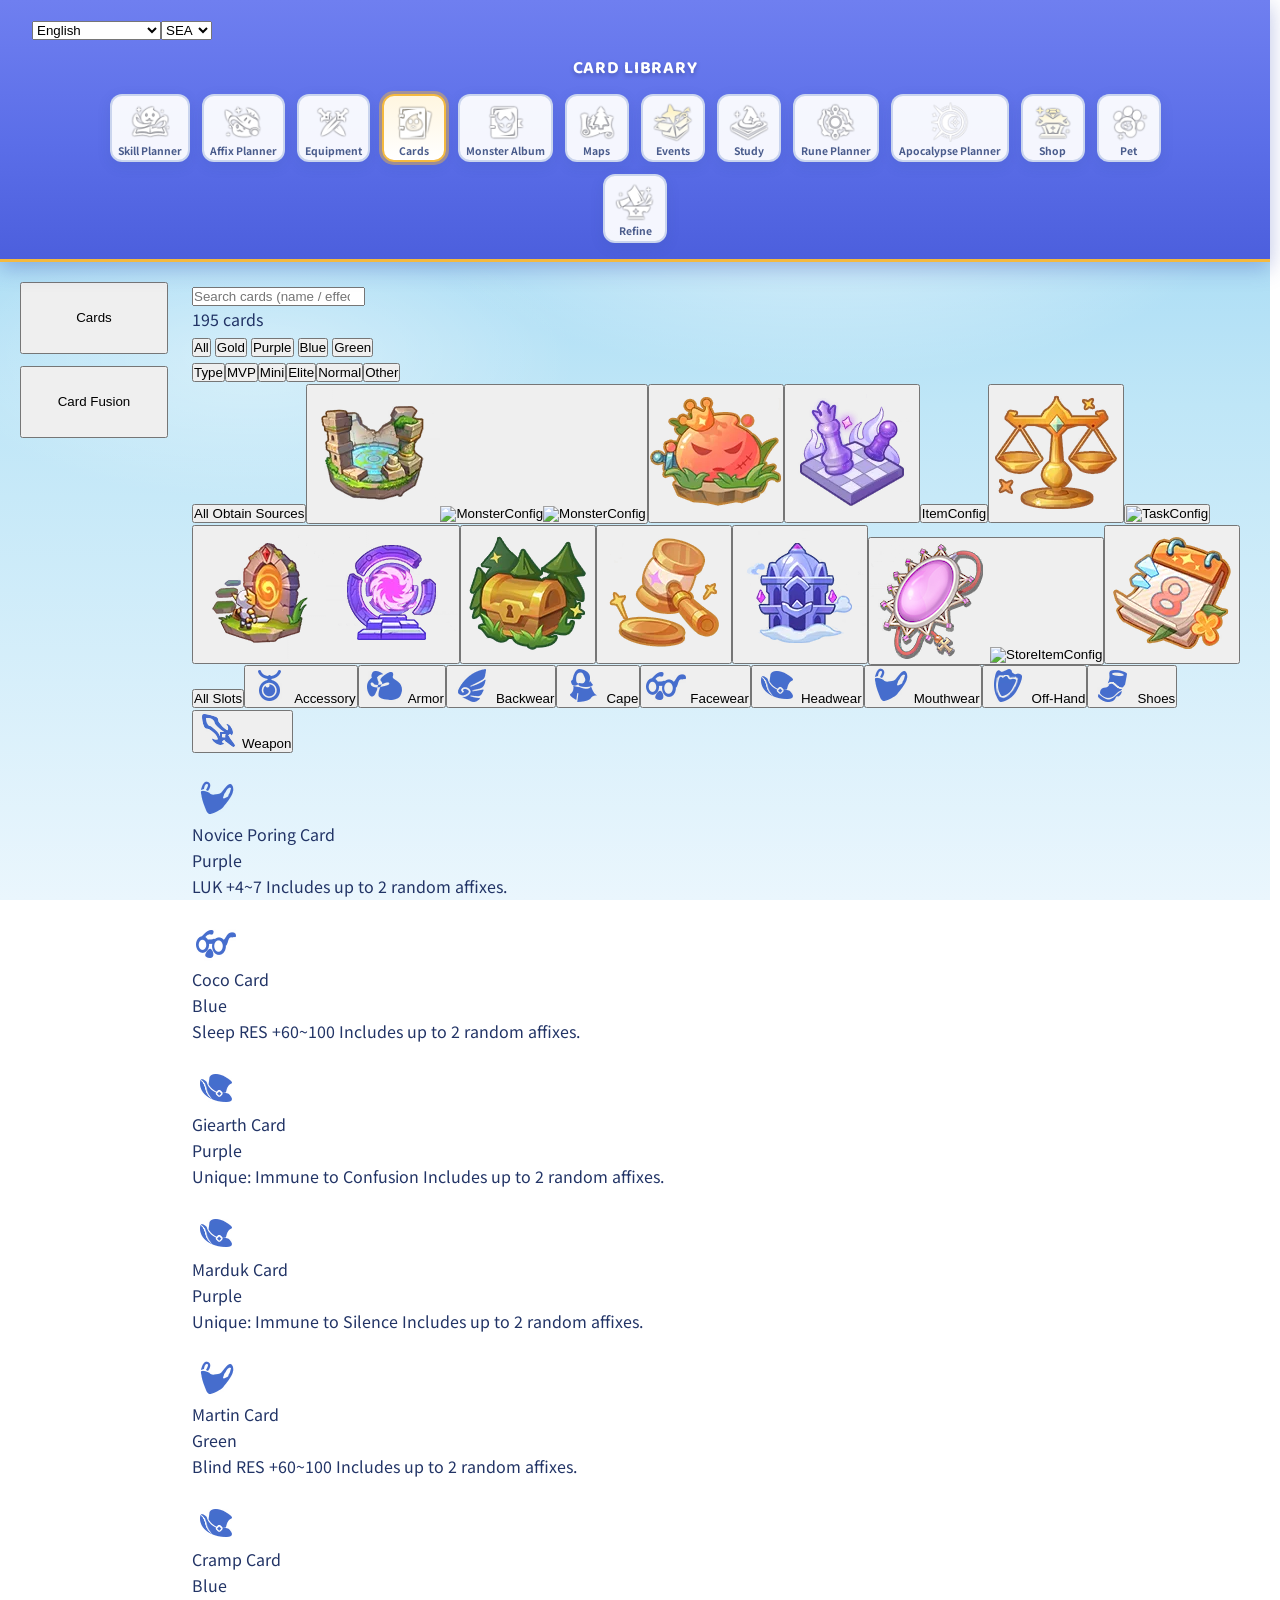
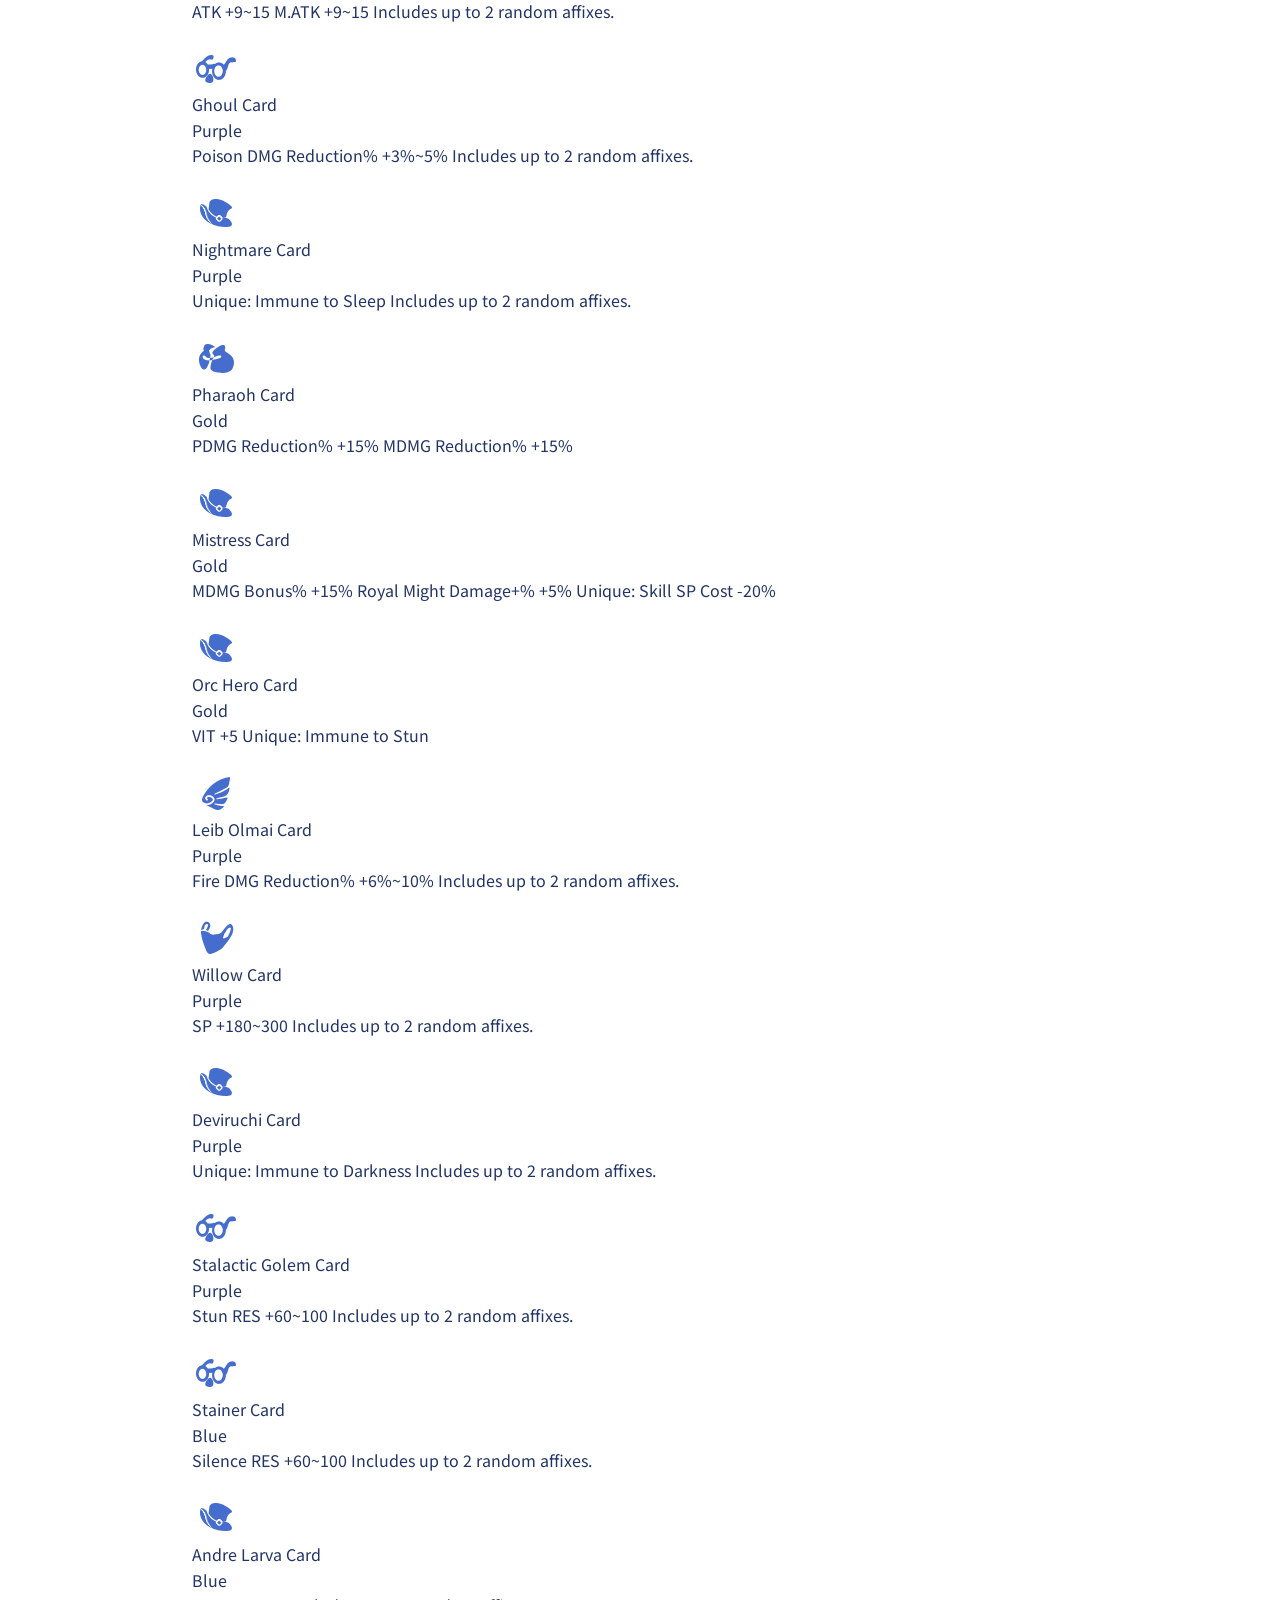
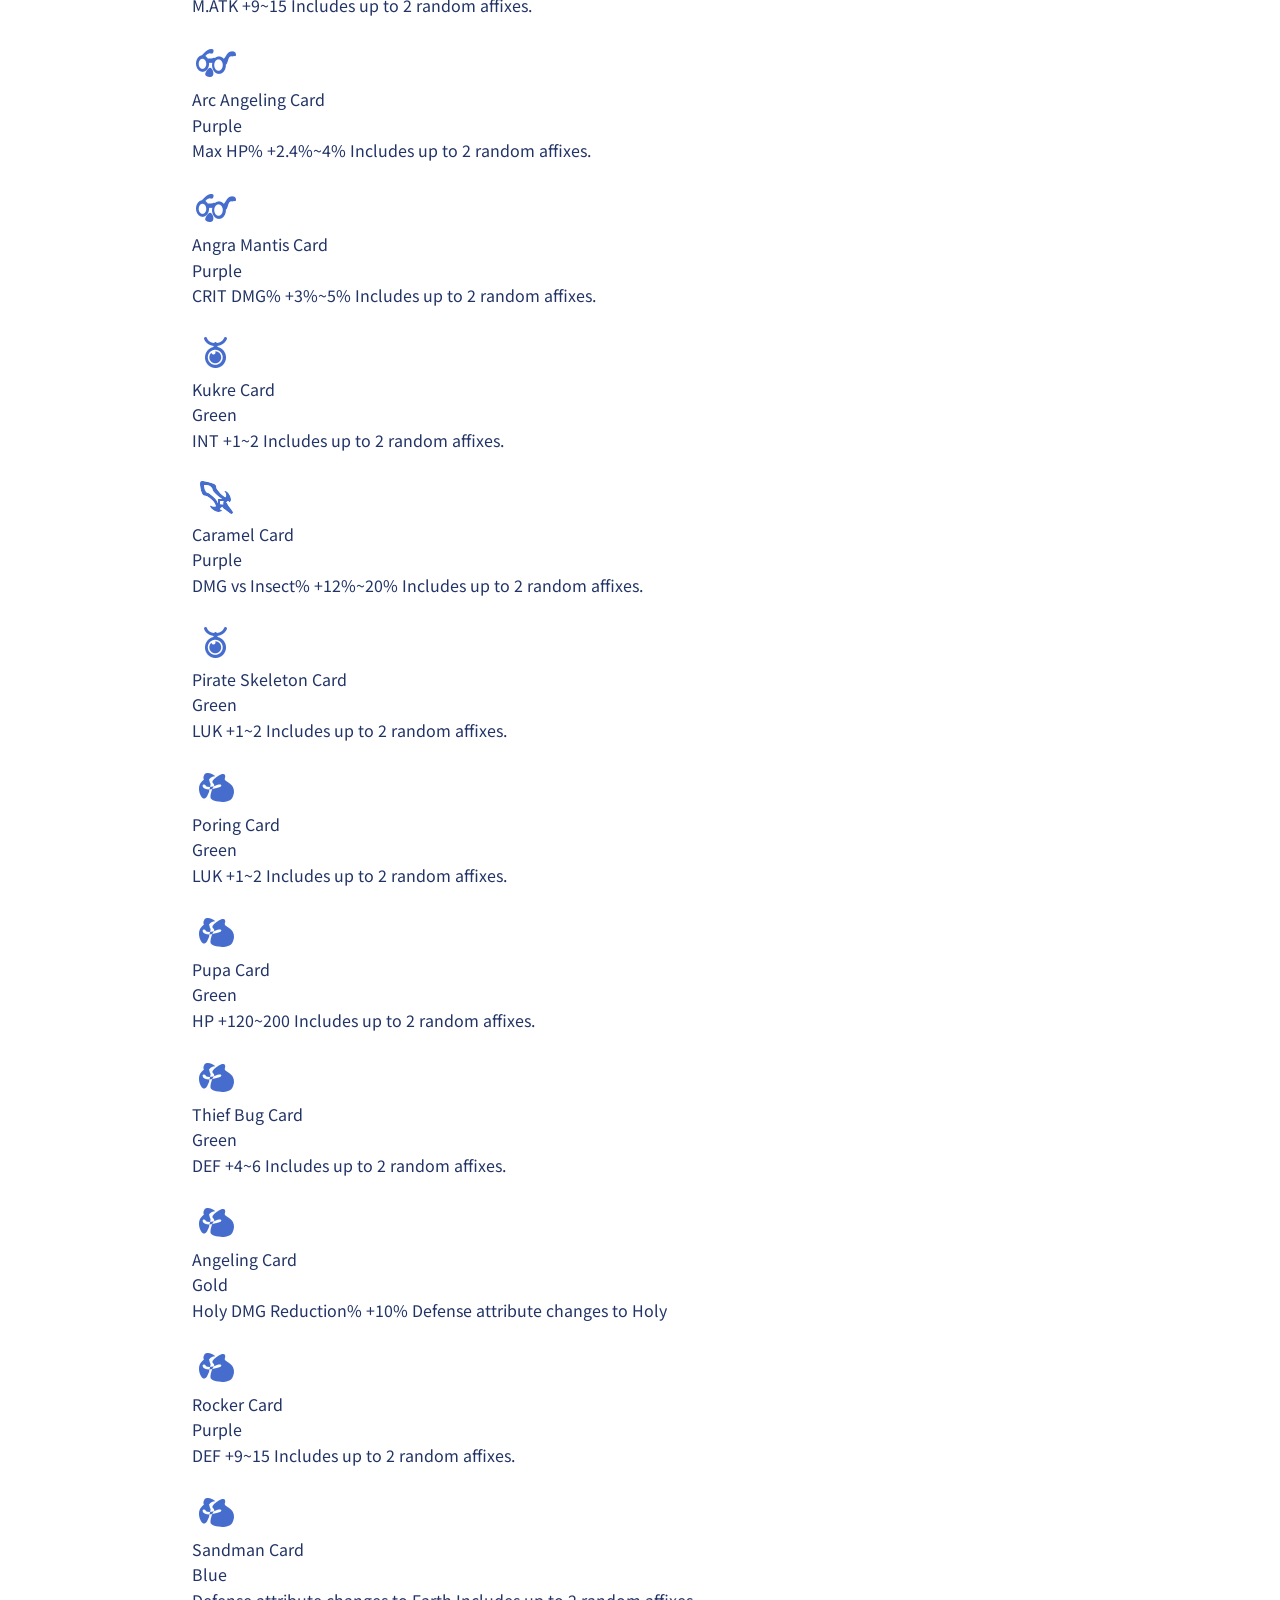
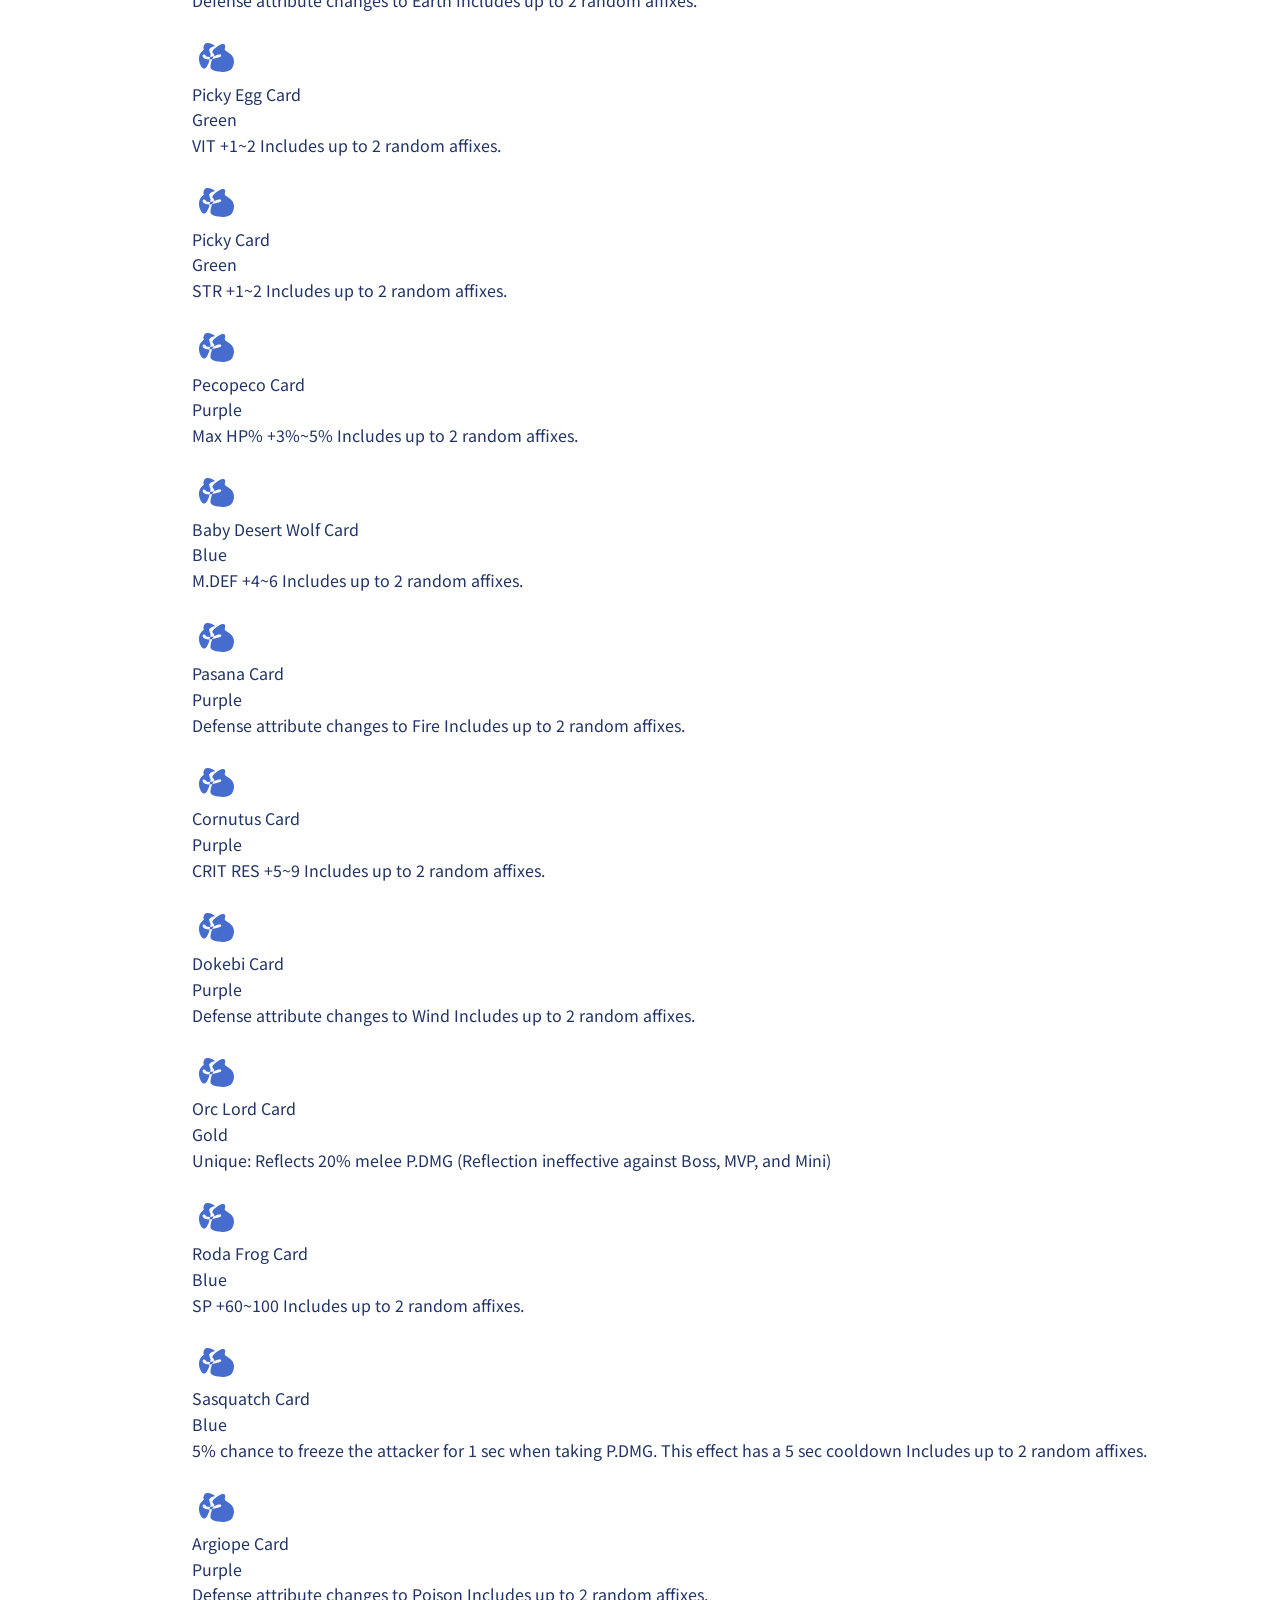
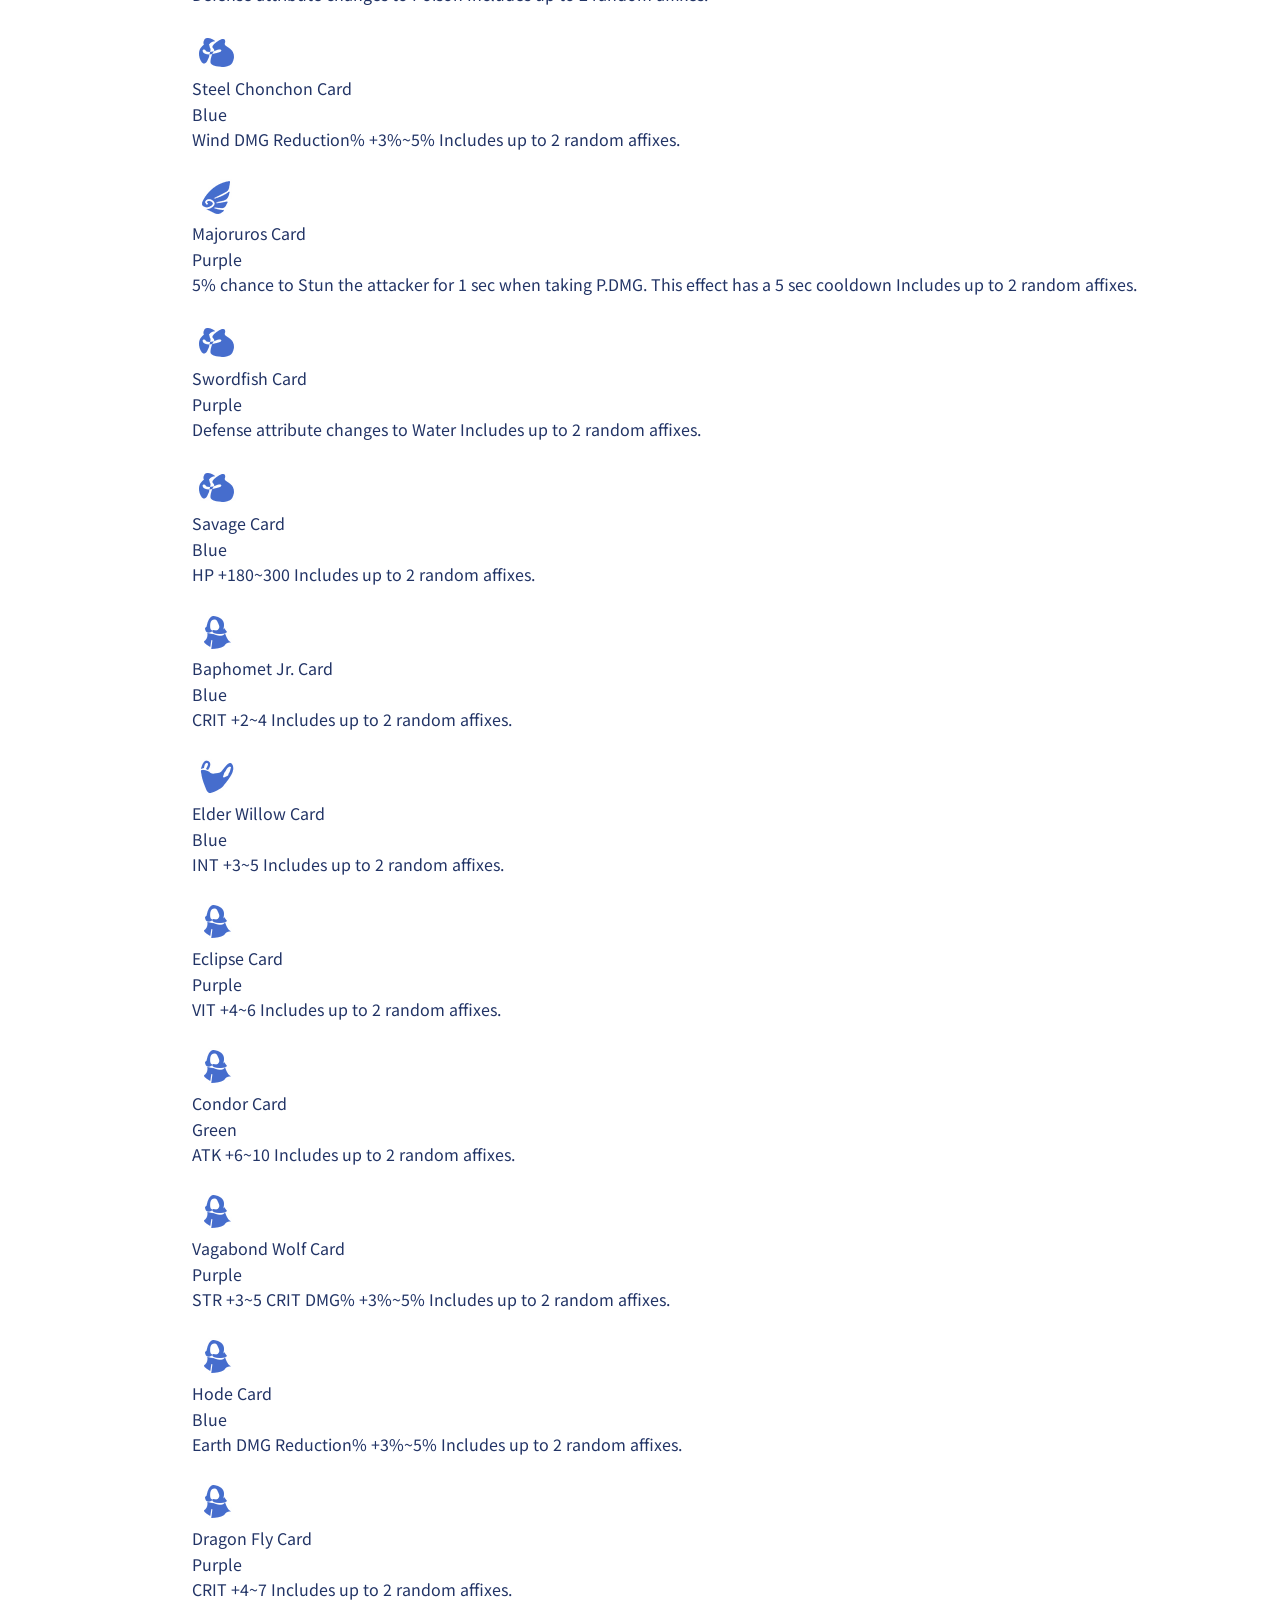
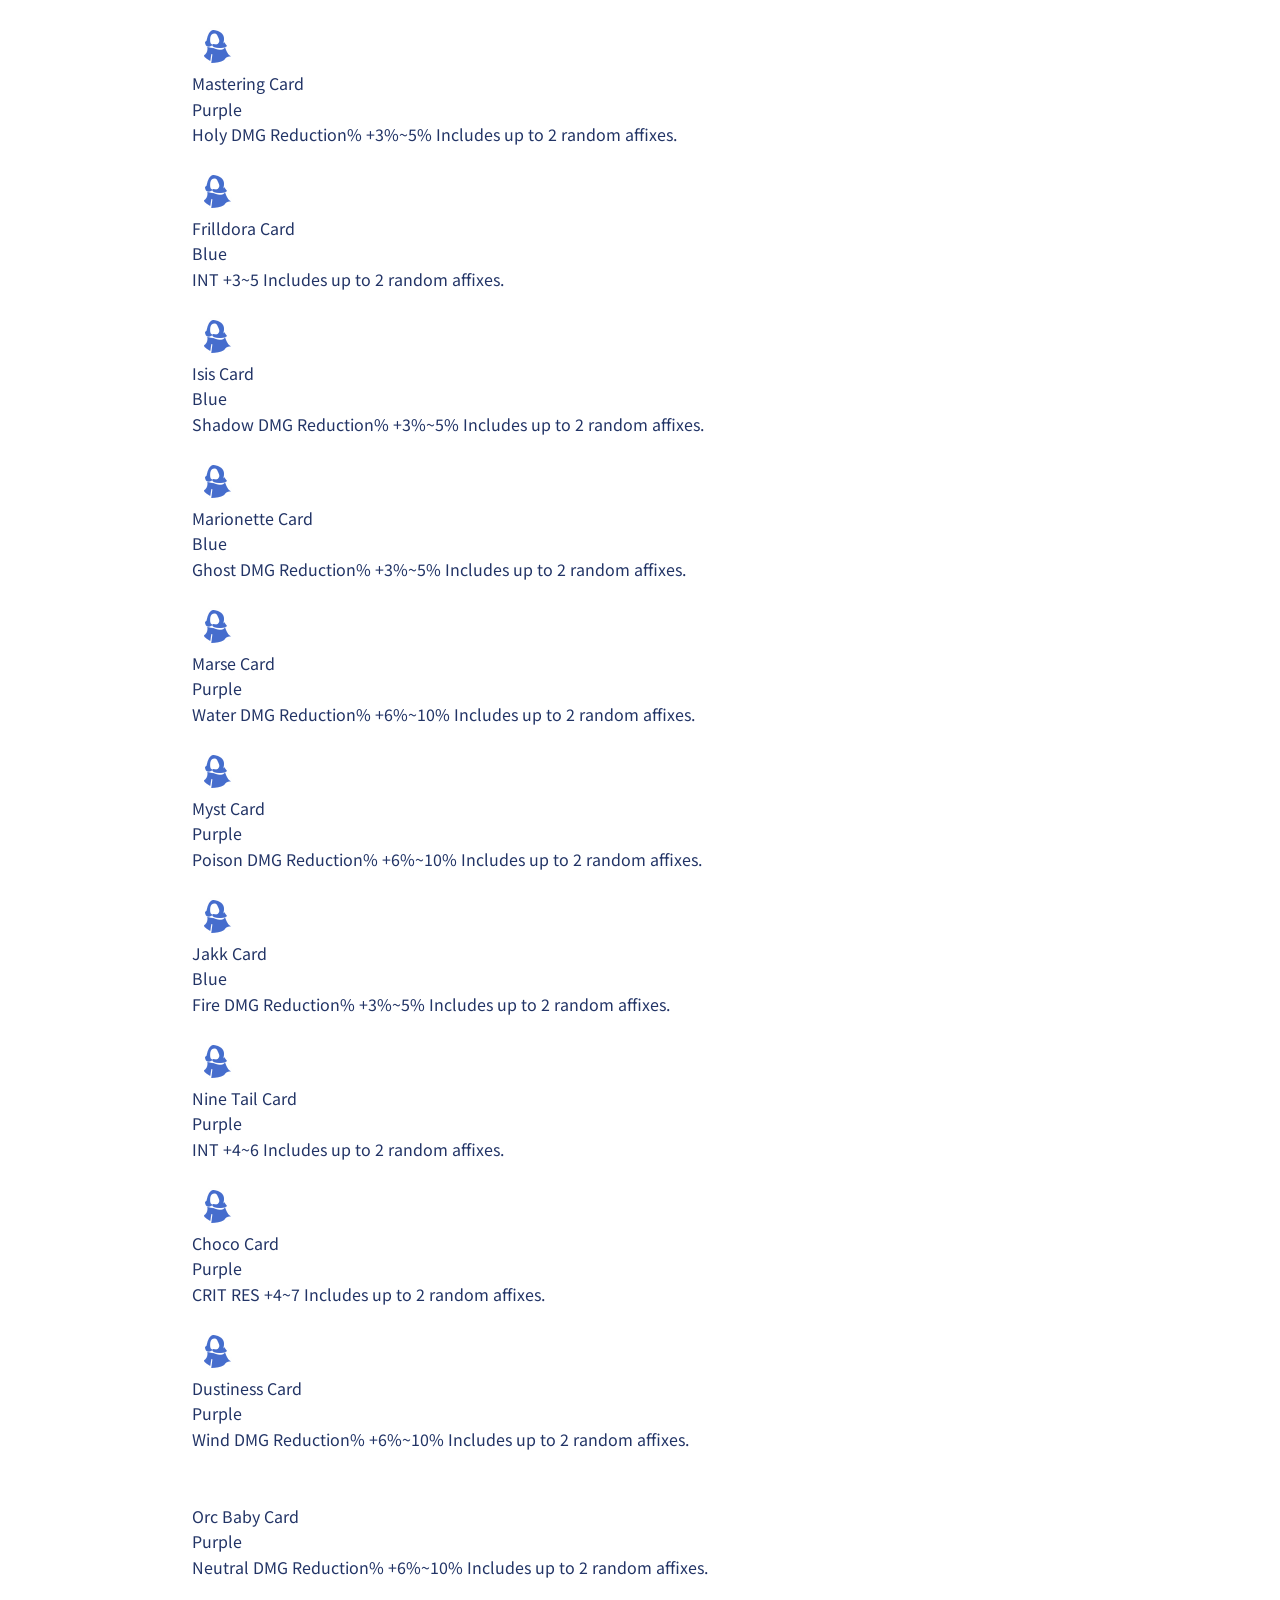
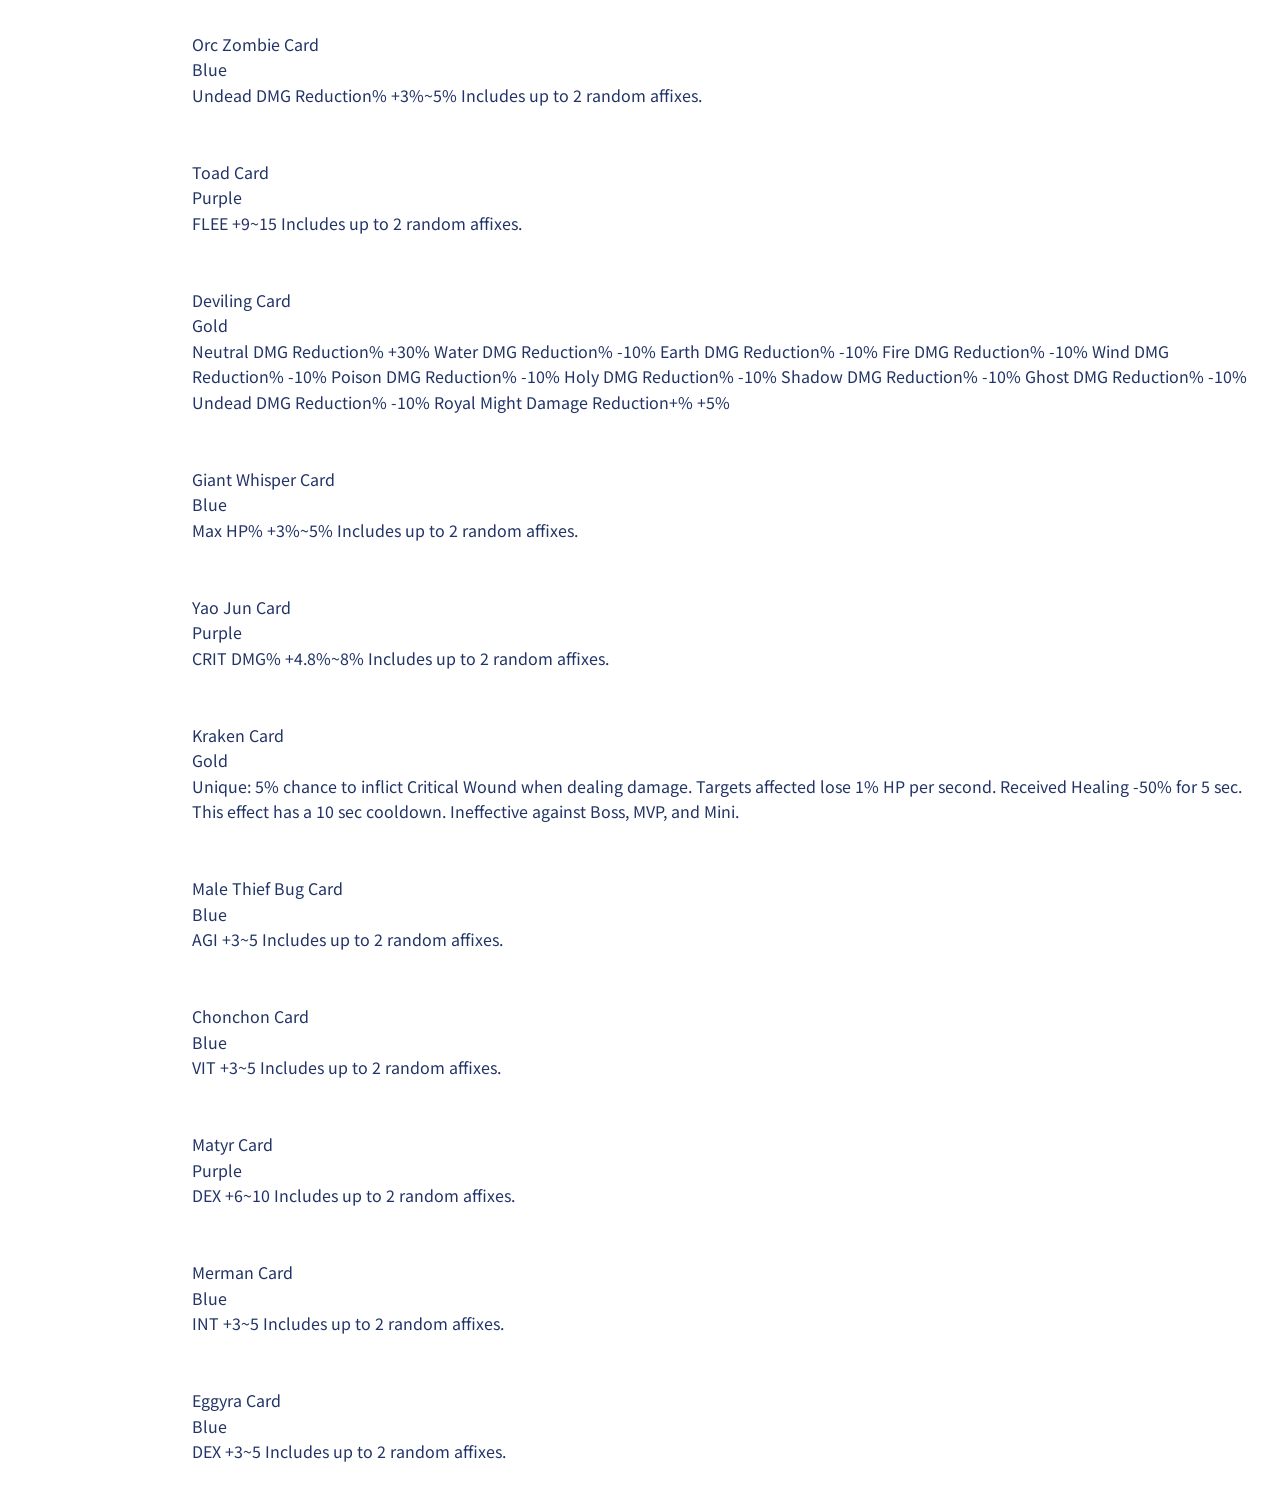
==== sea/cards/index.html @ 671366c8 "Initial commit" ====
<!DOCTYPE html>
<html lang="en-US">

<head>
    <meta charset="UTF-8">
    <meta name="viewport" content="width=device-width, initial-scale=1.0">
    <meta name="asset-version" content="20260727-220348">
    <title>RO World Journey | Cards</title>
    <meta name="description" content="Ragnarok Online World Journey - Card Library">
    <link rel="stylesheet" href="/sea/skill-simulator/styles.css?v=20260727-220348">
    <link rel="stylesheet" href="/sea/card-simulator/fusion_simulator.css?v=20260727-220348">
    <link rel="stylesheet" href="/media/fonts/noto-sans-tc.css?v=20260727-220348">
    <style>
        .card-page-shell {
            display: grid;
            grid-template-columns: 148px minmax(0, 1fr);
            gap: 24px;
            align-items: start;
            max-width: 1600px;
            margin: 0 auto;
            width: 100%;
        }

        .card-view-sidebar {
            position: sticky;
            top: calc(var(--sticky-header-height) + var(--sticky-header-gap));
        }

        .card-view-tabs {
            display: grid;
            gap: 12px;
        }

        .card-view-tab {
            width: 100%;
            min-width: 0;
            min-height: 72px;
            padding: 12px 10px;
            white-space: normal;
            line-height: 1.2;
        }

        .card-view-panel[hidden] {
            display: none !important;
        }

        .card-page-content {
            min-width: 0;
        }

        @media (max-width: 900px) {
            .card-page-shell {
                grid-template-columns: 1fr;
            }

            .card-view-sidebar {
                position: static;
                top: auto;
            }

            .card-view-tabs {
                grid-template-columns: repeat(2, minmax(0, 1fr));
            }

            .card-view-tab {
                min-height: 0;
            }
        }
    </style>
  <link rel="canonical" href="https://ro-new-world.vercel.app/sea/cards/">
  <meta property="og:url" content="https://ro-new-world.vercel.app/sea/cards/">
  <meta property="og:image" content="https://ro-new-world.vercel.app/media/images/zhujiemian/icon_zhujiemian_jineng.webp">
  <meta name="twitter:image" content="https://ro-new-world.vercel.app/media/images/zhujiemian/icon_zhujiemian_jineng.webp">
</head>

<body data-fusion-embedded="true">
    <div class="app">
        <header class="header">
            <div class="header-controls"></div>
            <div class="header-brand">
                <span id="page-header-title" class="header-title">Cards</span>
            </div>
            <nav class="site-nav" aria-label="Site shortcuts">
                <a class="site-nav-item" href="/sea/skill_planner/" title="Skill Planner" aria-label="Skill Planner">
                    <img width="40" height="40" data-icon-name="icon_zhujiemian_jineng" alt="Skill Planner" src="/media/images/zhujiemian/icon_zhujiemian_jineng.webp">
                    <span class="site-nav-label">Skill Planner</span>
                </a>
                <a class="site-nav-item" href="/sea/rune_planner/" title="Rune Planner" aria-label="Rune Planner">
                    <img width="40" height="40" data-icon-name="icon_zhujiemian_luenyinqing" alt="Rune Planner" src="/media/images/zhujiemian/icon_zhujiemian_luenyinqing.webp">
                    <span class="site-nav-label">Rune Planner</span>
                </a>
                <a class="site-nav-item" href="/sea/affix_planner/" title="Affix Planner" aria-label="Affix Planner">
                    <img width="40" height="40" data-icon-name="icon_zhujiemian_chongwuzhuangbei" alt="Affix Planner" src="/media/images/zhujiemian/icon_zhujiemian_chongwuzhuangbei.webp">
                    <span class="site-nav-label">Affix Planner</span>
                </a>
                <a class="site-nav-item" href="/sea/apocalypse_planner/" title="Apocalypse Planner" aria-label="Apocalypse Planner">
                    <img width="40" height="40" data-icon-name="icon_zhujiemian_tianqixingchen" alt="Apocalypse Planner" src="/media/images/zhujiemian/icon_zhujiemian_tianqixingchen.webp">
                    <span class="site-nav-label">Apocalypse Planner</span>
                </a>
                <a class="site-nav-item" href="/sea/shop/" title="Shop" aria-label="Shop">
                    <img width="40" height="40" data-icon-name="icon_zhujiemian_shangcheng" alt="Shop" src="/media/images/zhujiemian/icon_zhujiemian_shangcheng.webp">
                    <span class="site-nav-label">Shop</span>
                </a>
                <a class="site-nav-item" href="/sea/equipment/" title="Equipment" aria-label="Equipment">
                    <img width="40" height="40" data-icon-name="icon_zhujiemian_jingji" alt="Equipment" src="/media/images/zhujiemian/icon_zhujiemian_jingji.webp">
                    <span class="site-nav-label">Equipment</span>
                </a>
                <a class="site-nav-item active" href="/sea/cards/" title="Cards" aria-label="Cards">
                    <img width="40" height="40" data-icon-name="icon_zhujiemian_tujian" alt="Cards" src="/media/images/zhujiemian/icon_zhujiemian_tujian.webp">
                    <span class="site-nav-label">Cards</span>
                </a>
                <a class="site-nav-item" href="/sea/monster_album/" title="Monster Album" aria-label="Monster Album">
                    <img width="40" height="40" data-icon-name="icon_zhujiemian_fuben" alt="Monster Album" src="/media/images/zhujiemian/icon_zhujiemian_fuben.webp">
                    <span class="site-nav-label">Monster Album</span>
                </a>
                <a class="site-nav-item" href="/sea/maps/" title="Maps" aria-label="Maps">
                    <img width="40" height="40" data-icon-name="icon_zhujiemian_miwusenlin" alt="Maps" src="/media/images/zhujiemian/icon_zhujiemian_miwusenlin.webp">
                    <span class="site-nav-label">Maps</span>
                </a>
                <a class="site-nav-item" href="/sea/events/" title="Events" aria-label="Events">
                    <img width="40" height="40" data-icon-name="icon_zhujiemian_huodong" alt="Events" src="/media/images/zhujiemian/icon_zhujiemian_huodong.webp">
                    <span class="site-nav-label">Events</span>
                </a>
                <a class="site-nav-item" href="/sea/study/" title="Study" aria-label="Study">
                    <img width="40" height="40" data-icon-name="icon_zhujiemian_shitu" alt="Study" src="/media/images/zhujiemian/icon_zhujiemian_shitu.webp">
                    <span class="site-nav-label">Study</span>
                </a>
                <a class="site-nav-item" href="/sea/pet/" title="Pet" aria-label="Pet">
                    <img width="40" height="40" data-icon-name="icon_zhujiemian_pet" alt="Pet" src="/media/images/zhujiemian/icon_zhujiemian_pet.webp">
                    <span class="site-nav-label">Pet</span>
                </a>
                <a class="site-nav-item" href="/sea/refine/" title="Refine" aria-label="Refine">
                    <img width="40" height="40" data-icon-name="icon_zhujiemian_qianghua" alt="Refine" src="/media/images/zhujiemian/icon_zhujiemian_qianghua.webp">
                    <span class="site-nav-label">Refine</span>
                </a>
            </nav>
        </header>

        <main class="main-content">
            <div class="card-page-shell">
                <aside class="card-view-sidebar" aria-label="Card views">
                    <div id="card-view-tabs" class="card-rarity-toggle card-view-tabs" role="tablist" aria-label="Card views">
                        <button type="button" class="card-rarity-btn card-view-tab selected" data-card-view="library" aria-selected="true" aria-pressed="true">Cards</button>
                        <button type="button" class="card-rarity-btn card-view-tab" data-card-view="fusion" aria-selected="false" aria-pressed="false">Card Fusion</button>
                    </div>
                </aside>

                <div class="card-page-content">
                    <section id="card-library-view" class="card-view-panel">
                        <div class="simulator-layout card-layout" style="grid-template-columns: 1fr;">
                            <section class="card-panel">
                                <div class="card-toolbar">
                                    <div class="card-search-row">
                                        <input id="card-search" class="card-search" type="search"
                                            placeholder="Search cards (name / effect / slot)..." autocomplete="off"
                                            spellcheck="false" />
                                        <div id="card-count" class="card-count">Loading...</div>
                                    </div>
                                    <div class="card-filter-row">
                                        <div id="card-rarity" class="card-rarity-toggle" role="radiogroup"
                                            aria-label="Rarity filter">
                                            <button type="button" class="card-rarity-btn selected" data-rarity="all"
                                                aria-pressed="true">All</button>
                                            <button type="button" class="card-rarity-btn rarity-gold" data-rarity="gold"
                                                aria-pressed="false">Gold</button>
                                            <button type="button" class="card-rarity-btn rarity-purple" data-rarity="purple"
                                                aria-pressed="false">Purple</button>
                                            <button type="button" class="card-rarity-btn rarity-blue" data-rarity="blue"
                                                aria-pressed="false">Blue</button>
                                            <button type="button" class="card-rarity-btn rarity-green" data-rarity="green"
                                                aria-pressed="false">Green</button>
                                        </div>
                                    </div>
                                    <div class="card-filter-row">
                                        <div id="card-source-chips" class="card-filter-group" aria-label="Monster class filter"></div>
                                    </div>
                                    <div class="card-filter-row">
                                        <div id="card-obtain-source-chips" class="card-filter-group" aria-label="Obtain source filter"></div>
                                    </div>
                                    <div class="card-filter-row">
                                        <div id="card-slot-chips" class="card-filter-group" aria-label="Slot filter"></div>
                                    </div>
                                </div>

                                <div id="card-list" class="card-list"></div>
                                <div id="card-sentinel" class="card-sentinel"></div>
                            </section>
                        </div>
                    </section>

                    <section id="card-fusion-view" class="card-view-panel" hidden>
                        <div class="simulator-layout fusion-layout">
                            <section class="card-panel fusion-tool-panel">
                                <div class="fusion-toolbar">
                                    <div id="fusion-disclaimer-banner" class="fusion-disclaimer"></div>
                                    <button id="fusion-info-btn" class="fusion-info-btn" type="button">
                                        <span id="fusion-info-btn-label">Fusion Info</span>
                                        <span class="fusion-info-icon">?</span>
                                    </button>
                                </div>
                                <div class="fusion-card-grid">
                                    <section class="fusion-card-column">
                                        <div class="fusion-side-heading-row">
                                            <div id="main-side-label" class="fusion-side-label">Main Card</div>
                                        </div>
                                        <button id="main-card-picker" type="button" class="fusion-card-picker" aria-haspopup="dialog"></button>
                                    </section>

                                    <section class="fusion-card-column">
                                        <div class="fusion-side-heading-row">
                                            <div id="material-side-label" class="fusion-side-label">Material Card</div>
                                        </div>
                                        <button id="material-card-picker" type="button" class="fusion-card-picker" aria-haspopup="dialog"></button>
                                    </section>
                                </div>

                                <div id="fusion-warning" class="fusion-warning" hidden></div>
                                <div id="fusion-slot-rows" class="fusion-slot-rows"></div>
                                <div id="fusion-simulate-area" class="fusion-simulate-area" hidden>
                                    <button id="fusion-simulate-btn" type="button" class="fusion-simulate-btn">Simulate</button>
                                    <div id="fusion-result" class="fusion-result"></div>
                                </div>
                            </section>
                        </div>
                    </section>
                </div>
            </div>
        </main>
    </div>

    <div id="fusion-picker-modal" class="refine-modal fusion-modal" hidden inert>
        <div class="refine-modal-backdrop" data-fusion-close="backdrop"></div>
        <div class="refine-modal-card fusion-modal-card" role="dialog" aria-modal="true" aria-labelledby="fusion-picker-title">
            <div class="refine-modal-header">
                <h3 id="fusion-picker-title">Select</h3>
                <button id="fusion-picker-close" type="button" class="refine-modal-close" aria-label="Close">x</button>
            </div>
            <div class="refine-modal-body fusion-modal-body">
                <input id="fusion-picker-search" class="fusion-picker-search" type="search" autocomplete="off" spellcheck="false" />
                <div id="fusion-picker-list" class="fusion-picker-list"></div>
            </div>
        </div>
    </div>

    <div id="fusion-info-modal" class="refine-modal fusion-modal" hidden inert aria-hidden="true">
        <div class="refine-modal-backdrop" data-fusion-info-close="backdrop"></div>
        <div class="refine-modal-card fusion-modal-card" role="dialog" aria-modal="true" aria-labelledby="fusion-info-title">
            <div class="refine-modal-header">
                <h3 id="fusion-info-title">Card Fusion Info</h3>
                <button id="fusion-info-close" type="button" class="refine-modal-close" aria-label="Close">x</button>
            </div>
            <div class="refine-modal-body fusion-info-body">
                <div class="fusion-info-tabs" role="tablist" aria-label="Fusion info tabs">
                    <button id="fusion-info-tab-known" class="fusion-info-tab active" type="button" role="tab" aria-selected="true">Official Info</button>
                    <button id="fusion-info-tab-speculated" class="fusion-info-tab" type="button" role="tab" aria-selected="false">Speculated Info</button>
                </div>
                <div id="fusion-info-panel-known" class="fusion-info-panel"></div>
                <div id="fusion-info-panel-speculated" class="fusion-info-panel" hidden></div>
            </div>
        </div>
    </div>
    <script src="/shared/asset_version.js?v=20260727-220348"></script>
    <script src="/shared/client_switcher.js?v=20260727-220348"></script>
    <script src="/shared/sticky_header.js?v=20260727-220348"></script>
    <script src="/sea/card-simulator/card_library.js?v=20260727-220348"></script>
    <script src="/sea/card-simulator/fusion_simulator.js?v=20260727-220348"></script>
<script type="module" src="https://static.cloudflareinsights.com/beacon.min.js/v4513226cdae34746b4dedf0b4dfa099e1781791509496" integrity="sha512-ZE9pZaUXND66v380QUtch/5sE9tPFh2zg45pR2PB0CVkCtOREv2AJKkSidISWkysEuQ0EH8faUU5du78bx87UQ==" data-cf-beacon='{"version":"2024.11.0","token":"22ad4b41dfaa4a89adb746bcc9218009","r":1}' crossorigin="anonymous"></script>
    <script src="/shared/ro-deeplink.js"></script>
</body>

</html>
---- sea/skill-simulator/styles.css ----
/* ============================================================
   RTNW Skill Simulator — Ragnarok Online themed skin
   ============================================================ */

@import url('https://fonts.googleapis.com/css2?family=Baloo+2:wght@500;600;700;800&family=Nunito:wght@400;600;700;800&display=swap');

:root {
    --sky-top: #8fd0f2;
    --sky-mid: #bfe6f7;
    --sky-bottom: #eaf6fd;

    --bg-primary: #cfeaf9;
    --bg-secondary: #ffffff;
    --bg-tertiary: #eef5fb;
    --bg-card: rgba(255, 255, 255, 0.94);
    --bg-card-soft: rgba(255, 255, 255, 0.7);

    --text-primary: #223466;
    --text-secondary: #4a5c8c;
    --text-muted: #8296c2;
    --text-on-accent: #ffffff;

    --accent: #5b6ee8;
    --accent-dark: #4453c9;
    --accent-light: #8b9cff;
    --accent-glow: rgba(91, 110, 232, 0.30);

    --gold: #f4b93f;
    --gold-dark: #d9911e;
    --gold-glow: rgba(244, 185, 63, 0.45);

    --success: #46c98a;
    --warning: #f4b93f;
    --danger: #ef5b6a;

    --border-color: rgba(120, 150, 205, 0.35);
    --border-strong: rgba(91, 110, 232, 0.55);

    --skill-unlocked: #5b6ee8;
    --skill-available: #46c98a;
    --skill-locked: #c3d3ea;

    --radius: 12px;
    --radius-lg: 20px;
    --shadow: 0 10px 30px rgba(40, 70, 130, 0.18);
    --shadow-soft: 0 4px 14px rgba(40, 70, 130, 0.12);
    --transition: all 0.2s ease;
    --sticky-header-height: 0px;
    --sticky-header-gap: 20px;
}

* { margin: 0; padding: 0; box-sizing: border-box; }

html { overflow-y: scroll; overflow-x: hidden; scrollbar-gutter: stable; -webkit-text-size-adjust: 100%; }

body {
    font-family: 'Nunito', 'Noto Sans', system-ui, -apple-system, "Segoe UI", Roboto, "Helvetica Neue", Arial, sans-serif;
    color: var(--text-primary);
    min-height: 100vh;
    line-height: 1.6;
    background:
        radial-gradient(ellipse 500px 220px at 12% 8%, rgba(255,255,255,0.85), rgba(255,255,255,0) 70%),
        radial-gradient(ellipse 420px 180px at 82% 4%, rgba(255,255,255,0.7), rgba(255,255,255,0) 70%),
        radial-gradient(ellipse 600px 260px at 65% 22%, rgba(255,255,255,0.55), rgba(255,255,255,0) 70%),
        radial-gradient(ellipse 460px 200px at 20% 40%, rgba(255,255,255,0.4), rgba(255,255,255,0) 70%),
        linear-gradient(180deg, var(--sky-top) 0%, var(--sky-mid) 45%, var(--sky-bottom) 100%);
    background-attachment: fixed;
}

.app { display: flex; flex-direction: column; min-height: 100vh; }

/* ---------------- Header ---------------- */

.header {
    display: flex;
    flex-direction: column;
    align-items: center;
    gap: 12px;
    padding: 1rem 2rem;
    background: linear-gradient(180deg, #6f7ff0 0%, #5b6ee8 55%, #4c5fdd 100%);
    border-bottom: 3px solid var(--gold);
    box-shadow: 0 6px 20px rgba(60, 80, 180, 0.35);
    position: sticky;
    top: 0;
    z-index: 900;
}

.header-logo { justify-self: start; height: 36px; width: 36px; object-fit: contain; filter: drop-shadow(0 2px 3px rgba(0,0,0,0.25)); }
.header-brand { display: flex; flex-direction: column; align-items: center; gap: 6px; text-align: center; }

.header-title {
    font-family: 'Baloo 2', 'Nunito', sans-serif;
    font-size: 1.1rem;
    font-weight: 700;
    letter-spacing: 0.04em;
    color: #ffffff;
    text-transform: uppercase;
    text-shadow: 0 2px 4px rgba(30, 40, 100, 0.4);
}

.header-share-btn {
    border: 1px solid rgba(255, 255, 255, 0.35);
    background: linear-gradient(180deg, #ffd873, var(--gold-dark));
    color: #5a3a08;
    border-radius: 999px;
    padding: 6px 14px;
    display: inline-flex;
    align-items: center;
    gap: 8px;
    cursor: pointer;
    transition: var(--transition);
    font: inherit;
    font-weight: 800;
    box-shadow: 0 3px 0 #a6690f, 0 4px 10px rgba(0,0,0,0.2);
}

.header-share-btn:hover {
    border-color: rgba(255, 255, 255, 0.5);
    color: #3d2604;
    transform: translateY(-2px);
    box-shadow: 0 5px 0 #a6690f, 0 6px 14px rgba(0,0,0,0.25);
}

.header-share-btn svg { width: 18px; height: 18px; }
.header-share-btn .site-nav-label { margin: 0; font-size: 0.8rem; color: inherit; }

.main-content { padding: 20px; }

@media (max-width: 480px) {
    .main-content { padding: 10px; }
}

.loading-state {
    padding: 24px; text-align: center; color: var(--text-muted);
    background: var(--bg-card); border: 1px solid var(--border-color); border-radius: var(--radius);
}

.simulator-layout {
    display: grid;
    grid-template-columns: minmax(0, 1fr) 340px;
    gap: 24px;
    align-items: start;
    max-width: 1600px;
    margin: 0 auto;
    width: 100%;
}

.skill-planner-layout.has-unique-sidebar { grid-template-columns: 148px minmax(0, 1fr) 340px; }

.main { display: grid; grid-template-columns: 280px 1fr 320px; flex: 1; gap: 1rem; padding: 1rem; }

/* ---------------- Nav / job select toolbar ---------------- */

.site-nav {
    display: flex; align-items: center; flex-wrap: wrap; gap: 12px;
    justify-content: center; width: 100%; max-width: 1100px; margin: 0 auto;
}

.header-controls:empty { display: none; }
.header-controls:not(:empty) { width: 100%; display: flex; justify-content: flex-start; align-items: center; align-self: stretch; }

.site-nav-item {
    min-width: 64px; padding: 6px 6px 4px; border-radius: 12px;
    background: var(--bg-card); border: 2px solid var(--border-color);
    display: inline-flex; flex-direction: column; align-items: center; justify-content: center;
    box-shadow: var(--shadow-soft); transition: var(--transition); text-decoration: none;
    color: inherit; text-align: center; cursor: pointer; font: inherit;
}

.site-nav-item img { width: 40px; height: 40px; object-fit: contain; flex: 0 0 40px; }
.site-nav-item svg { width: 28px; height: 28px; }
.site-nav-item:hover { transform: translateY(-2px); border-color: var(--accent); }

.site-nav-item.active {
    border-color: var(--gold);
    background: linear-gradient(180deg, #fff6e0, #ffffff);
    box-shadow: 0 0 0 3px var(--gold-glow), var(--shadow-soft);
}

.site-nav-item.disabled { opacity: 0.4; filter: grayscale(1); cursor: default; pointer-events: none; }

.site-nav-label {
    margin-top: 4px; font-size: 0.65rem; font-weight: 700; color: var(--text-secondary);
    text-align: center; line-height: 1; white-space: nowrap;
}

.site-nav.site-nav--compact {
    flex-wrap: nowrap; justify-content: flex-start; overflow-x: auto; overflow-y: hidden;
    -webkit-overflow-scrolling: touch; scroll-snap-type: x proximity; padding-bottom: 2px;
}

.site-nav.site-nav--compact .site-nav-item { flex: 0 0 auto; min-width: 52px; scroll-snap-align: start; }
.site-nav.site-nav--compact .site-nav-label { display: none; }

.page-toolbar {
    display: flex; align-items: center; justify-content: center; gap: 16px; flex-wrap: wrap;
    max-width: 1600px; margin: 0 auto; padding: 12px 20px 0;
}

.page-toolbar-slot { display: flex; align-items: center; }

.page-toolbar .form-select,
.page-toolbar .job-select-shell,
.page-toolbar .job-select-button,
.page-toolbar .btn,
.page-toolbar .header-share-btn {
    min-height: 42px; height: 42px; width: 220px; min-width: 220px; max-width: 220px;
    flex: 0 0 220px; box-sizing: border-box;
}

.page-toolbar .btn, .page-toolbar .header-share-btn { padding: 0 16px; }
.page-toolbar .job-select-shell { position: relative; }
.page-toolbar .form-select { padding: 0 12px; line-height: 40px; font-size: 0.9rem; }
.job-select-native { position: absolute; inset: 0; width: 100%; height: 100%; opacity: 0; pointer-events: none; }

.job-select-button {
    width: 100%; border: 2px solid var(--border-color); background: var(--bg-card); color: var(--text-primary);
    border-radius: 999px; display: inline-flex; align-items: center; justify-content: space-between;
    gap: 12px; padding: 0 14px; cursor: pointer; transition: var(--transition); font: inherit;
    font-weight: 700; text-align: left; box-shadow: var(--shadow-soft);
}

.job-select-button:hover { border-color: var(--accent); }
.job-select-button:focus-visible, .job-select-button[aria-expanded="true"] {
    outline: none; border-color: var(--accent); box-shadow: 0 0 0 3px var(--accent-glow);
}

.job-select-button-content { min-width: 0; display: inline-flex; align-items: center; gap: 10px; flex: 1 1 auto; }
.job-select-button-label { min-width: 0; overflow: hidden; text-overflow: ellipsis; white-space: nowrap; }
.job-select-button-icon, .job-select-option-icon { width: 28px; height: 28px; flex: 0 0 28px; object-fit: contain; }
.job-select-button-icon[hidden], .job-select-option-icon[hidden] { display: none; }

.job-select-button-caret {
    width: 10px; height: 10px; flex: 0 0 10px;
    border-right: 2px solid var(--accent); border-bottom: 2px solid var(--accent);
    transform: translateY(-2px) rotate(45deg); opacity: 0.8; transition: transform 0.2s ease;
}

.job-select-button[aria-expanded="true"] .job-select-button-caret { transform: translateY(2px) rotate(-135deg); }

.job-select-popover {
    position: absolute; top: calc(100% + 8px); left: 0; right: 0; z-index: 950;
    background: var(--bg-card); border: 2px solid var(--border-color);
    border-radius: var(--radius-lg); box-shadow: var(--shadow); overflow: hidden;
}

.job-select-list { list-style: none; margin: 0; padding: 6px; max-height: min(420px, 60vh); overflow-y: auto; }

.job-select-option {
    display: flex; align-items: center; gap: 10px; width: 100%; min-height: 40px;
    padding: 6px 10px; background: transparent; border: 1px solid transparent; border-radius: var(--radius);
    color: var(--text-primary); cursor: pointer; transition: var(--transition); font: inherit;
    font-weight: 600; text-align: left;
}

.job-select-option:hover, .job-select-option:focus { background: rgba(91, 110, 232, 0.10); outline: none; }
.job-select-option[aria-selected="true"] { background: rgba(91, 110, 232, 0.16); border: 1px solid var(--border-strong); color: var(--accent-dark); }
.job-select-option-label { min-width: 0; overflow: hidden; text-overflow: ellipsis; white-space: nowrap; }

.page-toolbar .header-share-btn { justify-content: center; border-radius: 999px; }
.page-toolbar .header-share-btn .site-nav-label { margin-top: 0; font-size: 0.85rem; line-height: 1; }
.page-toolbar .header-share-btn svg { width: 16px; height: 16px; }

.unique-skill-mobile-host { display: none; }
.skill-planner-mobile-toolbar { display: none; }

.skill-planner-sidebar {
    position: sticky; top: calc(var(--sticky-header-height) + var(--sticky-header-gap));
    align-self: start; display: grid; gap: 16px;
}

.skill-planner-job-host, .skill-planner-mobile-job-host, .skill-planner-sidebar .job-select-shell { min-width: 0; }
.skill-planner-sidebar .job-select-shell, .skill-planner-mobile-toolbar .job-select-shell { position: relative; width: 100%; }
.skill-planner-sidebar .job-select-button, .skill-planner-mobile-toolbar .job-select-button,
.skill-planner-sidebar .job-select-native, .skill-planner-mobile-toolbar .job-select-native { width: 100%; }

@media (max-width: 768px) {
    .page-toolbar { padding: 10px 16px 0; }
    .page-toolbar .form-select, .page-toolbar .job-select-shell, .page-toolbar .job-select-button,
    .page-toolbar .btn, .page-toolbar .header-share-btn {
        width: 180px; min-width: 180px; max-width: 180px; flex: 0 0 180px;
    }
}

@media (max-width: 400px) {
    .page-toolbar { padding: 8px 10px 0; gap: 8px; }
    .page-toolbar .form-select, .page-toolbar .job-select-shell, .page-toolbar .job-select-button,
    .page-toolbar .btn, .page-toolbar .header-share-btn {
        width: auto; min-width: 0; max-width: none; flex: 1 1 130px;
    }
}

/* ---------------- Job sections (rendered inside #simulator-container) ---------------- */

#simulator-container { display: flex; flex-direction: column; gap: 24px; }

.job-section {
    background: var(--bg-card);
    border-radius: var(--radius-lg);
    border: 2px solid var(--border-color);
    box-shadow: var(--shadow);
    overflow: hidden;
}

.job-section.locked-preview { opacity: 0.6; filter: grayscale(0.4); }

.job-header-banner {
    display: flex;
    align-items: center;
    gap: 14px;
    padding: 14px 20px;
    background: linear-gradient(180deg, #6f7ff0 0%, #5b6ee8 55%, #4c5fdd 100%);
    border-bottom: 3px solid var(--gold);
}

.job-icon-large {
    width: 52px; height: 52px; object-fit: contain; border-radius: 50%;
    background: rgba(255,255,255,0.25); padding: 4px;
    border: 2px solid rgba(255,255,255,0.5);
    box-shadow: 0 2px 6px rgba(0,0,0,0.25);
}

.job-info { flex: 1; }

.job-info h2 {
    font-family: 'Baloo 2', sans-serif;
    font-size: 1.15rem;
    font-weight: 800;
    color: #ffffff;
    text-shadow: 0 2px 4px rgba(30,40,100,0.35);
    margin-bottom: 2px;
}

.job-points { font-size: 0.85rem; font-weight: 700; color: rgba(255,255,255,0.9); }
.job-points .highlight { color: #ffe08a; font-weight: 800; }
.job-points .text-danger { color: #ffb3b3 !important; }

.job-skills-container {
    position: relative;
    display: grid;
    /* Column count stays at 5 on every screen size — this matches GRID_COLUMNS in
       simulator.js, which lays skills out by fixed row/column position. Changing
       the column count on small screens (as before) desyncs the CSS grid from
       that position data and scrambles the branching tree shape. Instead we keep
       5 columns always and shrink the nodes/gaps fluidly with clamp(). */
    grid-template-columns: repeat(5, minmax(0, 1fr));
    gap: clamp(10px, 4vw, 28px) clamp(4px, 2vw, 12px);
    padding: clamp(10px, 3vw, 24px) clamp(6px, 3vw, 20px);
}

@media (max-width: 480px) {
    .job-skills-container { gap: 8px 3px; padding: 8px 4px; }
}

.skill-group-outline {
    position: absolute;
    border: 2px dashed var(--border-strong);
    border-radius: 14px;
    background: rgba(91, 110, 232, 0.04);
    pointer-events: none;
    z-index: 0;
}

/* ---------------- Skill node / tree ---------------- */

.skill-node {
    position: relative;
    z-index: 1;
    display: flex;
    flex-direction: column;
    align-items: center;
    gap: 0.4rem;
    width: 100%;
    text-align: center;
}

.skill-node.empty { visibility: hidden; }

.skill-outline-anchor {
    display: flex;
    flex-direction: column;
    align-items: center;
    gap: 0.4rem;
    width: max-content;
    max-width: 100%;
}

.skill-icon-wrapper {
    position: relative;
    width: clamp(38px, 11vw, 68px);
    height: clamp(38px, 11vw, 68px);
    border-radius: 50%;
    overflow: hidden;
    cursor: pointer;
    transition: var(--transition);
    background: radial-gradient(circle at 35% 30%, #eef4ff, #c7d3ec 70%);
    border: 3px solid #c7d3ec;
    box-shadow: inset 0 2px 4px rgba(255,255,255,0.6), 0 3px 8px rgba(60, 80, 150, 0.18);
}

.skill-icon-wrapper:hover { transform: scale(1.08); z-index: 2; border-color: var(--accent); }

/* locked = not yet reachable: grayscale, dim, silver ring */
.skill-icon-wrapper.locked {
    opacity: 0.55;
    cursor: not-allowed;
    filter: grayscale(100%);
    border-color: #d6dfef;
}

/* available = can allocate now: blue ring, full colour, subtle pulse-ready look */
.skill-icon-wrapper.available {
    opacity: 1;
    border-color: var(--accent-light);
    box-shadow: inset 0 2px 4px rgba(255,255,255,0.6), 0 0 0 3px var(--accent-glow), 0 3px 8px rgba(60, 80, 150, 0.18);
}

/* active = has some points but not maxed */
.skill-icon-wrapper.active {
    opacity: 1;
    border-color: var(--accent);
    background: radial-gradient(circle at 35% 30%, #eef1ff, #dce3ff 70%);
    box-shadow: inset 0 2px 4px rgba(255,255,255,0.7), 0 0 0 3px var(--accent-glow), 0 3px 10px rgba(70, 90, 220, 0.25);
}

/* maxed = fully allocated: gold ring, warm glow */
.skill-icon-wrapper.maxed {
    opacity: 1;
    border-color: var(--gold);
    background: radial-gradient(circle at 35% 30%, #fff9ea, #ffe6ab 70%);
    box-shadow: inset 0 2px 4px rgba(255,255,255,0.7), 0 0 0 3px var(--gold-glow), 0 3px 10px rgba(200, 140, 20, 0.3);
}

.skill-icon { width: 100%; height: 100%; object-fit: cover; background: transparent; border-radius: 50%; }

.skill-level {
    position: absolute;
    bottom: -2px;
    left: 50%;
    transform: translateX(-50%);
    background: linear-gradient(180deg, #3d4ec9, #2c3a9c);
    color: #ffffff;
    font-size: clamp(0.5rem, 1.6vw, 0.62rem);
    padding: 1px clamp(4px, 1.5vw, 7px);
    border-radius: 999px;
    font-weight: 800;
    border: 1px solid rgba(255,255,255,0.5);
    box-shadow: 0 2px 4px rgba(0,0,0,0.25);
    white-space: nowrap;
}

.skill-icon-wrapper.maxed .skill-level { background: linear-gradient(180deg, #ffd873, var(--gold-dark)); color: #5a3a08; }

.skill-level.over-natural, .tooltip-subtitle.over-natural {
    color: #ffffff; background: linear-gradient(180deg, #ff8a8a, var(--danger));
}

.skill-name {
    font-size: clamp(0.52rem, 1.7vw, 0.68rem);
    font-weight: 700;
    text-align: center;
    color: var(--text-secondary);
    max-width: min(96px, 100%);
    line-height: 1.2;
    min-height: 2.2em;
    word-break: break-word;
    white-space: normal;
    overflow: hidden;
    display: -webkit-box;
    -webkit-line-clamp: 2;
    -webkit-box-orient: vertical;
}

.skill-tags-mini {
    display: flex; flex-wrap: wrap; align-items: center; justify-content: center; gap: 3px;
    margin-bottom: 4px; width: 100%; max-width: 100%;
}

.skill-tag-mini {
    display: inline-flex; align-items: center; justify-content: center; min-width: 14px; height: clamp(13px, 3.5vw, 16px);
    padding: 0 clamp(3px, 1vw, 5px); border-radius: 999px; background: transparent; border: 1px solid var(--tag-color, var(--border-color));
    color: var(--tag-color, var(--text-secondary)); font-size: clamp(0.5rem, 1.5vw, 0.6rem); font-weight: 700; line-height: 1; gap: 3px; flex: 0 0 auto;
}

.skill-tag-mini-text { line-height: 1; white-space: nowrap; }

.skill-controls { display: flex; gap: clamp(2px, 1vw, 0.25rem); }

.skill-btn {
    width: clamp(16px, 5.5vw, 22px); height: clamp(16px, 5.5vw, 22px); border-radius: 50%; border: none; cursor: pointer; font-weight: 800;
    display: flex; align-items: center; justify-content: center; transition: var(--transition);
    box-shadow: 0 2px 4px rgba(0,0,0,0.2); font-size: clamp(0.62rem, 2.2vw, 0.85rem); line-height: 1;
    touch-action: manipulation;
}

.skill-btn.add { background: var(--success); color: #fff; }
.skill-btn.add-max { background: var(--gold); color: #5a3a08; }
.skill-btn.remove { background: var(--danger); color: #fff; }
.skill-btn:disabled { opacity: 0.3; cursor: not-allowed; }

/* ---------------- Career traits ---------------- */

.traits-section {
    background: var(--bg-card);
    border-radius: var(--radius-lg);
    border: 2px solid var(--border-color);
    box-shadow: var(--shadow);
    overflow: hidden;
}

.traits-section.locked-preview { opacity: 0.6; filter: grayscale(0.4); }

.traits-section-header {
    padding: 12px 20px;
    background: linear-gradient(180deg, #eef2ff, #ffffff);
    border-bottom: 2px solid var(--border-color);
}

.traits-section-title {
    font-family: 'Baloo 2', sans-serif;
    font-size: 0.95rem;
    font-weight: 700;
    color: var(--accent-dark);
    text-transform: uppercase;
    letter-spacing: 0.04em;
}

.traits-grid {
    display: grid;
    grid-template-columns: repeat(5, minmax(0, 1fr));
    gap: clamp(8px, 3vw, 20px) clamp(4px, 2vw, 12px);
    padding: clamp(10px, 3vw, 20px);
}

.trait-node .skill-icon-wrapper.maxed { border-color: var(--gold); }

/* ---------------- Job path selection ("Choose your Path") ---------------- */

.job-selection-container {
    background: var(--bg-card);
    border-radius: var(--radius-lg);
    border: 2px solid var(--border-color);
    box-shadow: var(--shadow);
    padding: 18px 20px;
}

.job-selection-container h3 {
    font-family: 'Baloo 2', sans-serif;
    color: var(--accent-dark);
    font-size: 1rem;
    margin-bottom: 12px;
}

.job-selection-grid {
    display: grid;
    grid-template-columns: repeat(auto-fill, minmax(96px, 1fr));
    gap: 14px;
}

.job-card {
    display: flex;
    flex-direction: column;
    align-items: center;
    gap: 6px;
    padding: 10px 8px;
    border-radius: var(--radius);
    border: 2px solid var(--border-color);
    background: var(--bg-tertiary);
    cursor: pointer;
    transition: var(--transition);
}

.job-card:hover { border-color: var(--accent); transform: translateY(-2px); box-shadow: var(--shadow-soft); }

.job-card img { width: 44px; height: 44px; object-fit: contain; border-radius: 50%; }

.job-card-name { font-size: 0.75rem; font-weight: 700; color: var(--text-secondary); text-align: center; }

/* ---------------- Unique skill sidebar ---------------- */

.unique-skill-panel {
    background: var(--bg-card);
    border-radius: var(--radius-lg);
    border: 2px solid var(--border-color);
    box-shadow: var(--shadow);
    overflow: hidden;
    padding: 16px;
}

.unique-skill-owner {
    font-family: 'Baloo 2', sans-serif;
    font-size: 0.85rem;
    font-weight: 700;
    color: var(--accent-dark);
    text-transform: uppercase;
    letter-spacing: 0.04em;
    margin-bottom: 12px;
    text-align: center;
}

.unique-skill-grid {
    display: grid;
    grid-template-columns: repeat(2, minmax(0, 1fr));
    gap: 16px;
}

.unique-skill-card {
    display: flex;
    flex-direction: column;
    align-items: center;
    gap: 6px;
    padding: 10px;
    border-radius: var(--radius);
    border: 2px solid transparent;
    transition: var(--transition);
}

.unique-skill-card.selected { border-color: var(--gold); background: rgba(244, 185, 63, 0.10); }

.unique-skill-icon-wrapper {
    position: relative;
    width: 60px; height: 60px;
    border-radius: 50%;
    border: 3px solid var(--gold);
    background: radial-gradient(circle at 35% 30%, #fff9ea, #ffe6ab 70%);
    cursor: pointer;
    padding: 0;
    box-shadow: inset 0 2px 4px rgba(255,255,255,0.7), 0 3px 8px rgba(200, 140, 20, 0.25);
    overflow: visible;
}

.unique-skill-icon { width: 100%; height: 100%; object-fit: cover; border-radius: 50%; }

.unique-skill-name {
    font-size: 0.68rem; font-weight: 700; text-align: center; color: var(--text-secondary);
    max-width: 96px; line-height: 1.2; overflow: hidden;
}

.unique-skill-controls { display: flex; gap: 0.25rem; }

/* ---------------- Skill detail / tooltip content ---------------- */

.skill-details, .skill-detail-modal-content { padding: 1rem; }

.details-placeholder { color: var(--text-muted); text-align: center; padding: 2rem; font-size: 0.85rem; }

.skill-detail-header { display: flex; gap: 0.85rem; margin-bottom: 0.85rem; align-items: flex-start; }

.skill-detail-icon {
    width: 56px; height: 56px; border-radius: 50%; object-fit: cover;
    border: 3px solid var(--gold); box-shadow: var(--shadow-soft); flex: 0 0 56px;
}

.skill-detail-info h3 { font-family: 'Baloo 2', sans-serif; font-size: 1rem; color: var(--accent-dark); margin-bottom: 2px; line-height: 1.25; }
.skill-detail-info .skill-type { font-size: 0.72rem; color: var(--text-muted); font-weight: 700; }
.tooltip-subtitle { font-size: 0.75rem; color: var(--accent-dark); font-weight: 800; margin-top: 2px; }

.skill-tags { display: flex; flex-wrap: wrap; gap: 6px; margin-bottom: 0.75rem; }

.skill-tag {
    display: inline-flex; align-items: center; padding: 2px 9px; border-radius: 999px;
    background: transparent; border: 1px solid var(--tag-color, var(--border-color));
    color: var(--tag-color, var(--text-secondary)); font-size: 0.68rem; font-weight: 700;
}

.skill-detail-section { margin-top: 0.9rem; padding-top: 0.9rem; border-top: 1px solid var(--border-color); }

.skill-detail-section-title {
    font-size: 0.7rem; font-weight: 800; color: var(--text-muted);
    text-transform: uppercase; letter-spacing: 0.06em; margin-bottom: 0.5rem;
}

/* Descriptions — kept compact and readable, not oversized */
.skill-detail-desc, .tooltip-desc {
    font-size: 0.8rem;
    color: var(--text-secondary);
    line-height: 1.55;
    margin-bottom: 0.6rem;
}

.skill-stats-grid {
    display: grid;
    grid-template-columns: 1fr 1fr;
    gap: 0.4rem;
    font-size: 0.72rem;
    margin-top: 0.5rem;
}

.stat-item {
    display: flex; justify-content: space-between; gap: 6px; padding: 0.35rem 0.5rem;
    background: var(--bg-tertiary); border-radius: 8px; border: 1px solid var(--border-color);
}

.stat-label { color: var(--text-muted); font-weight: 700; }
.stat-value { color: var(--text-primary); font-weight: 700; }

.skill-coeff-table {
    width: 100%;
    border-collapse: collapse;
    font-size: 0.72rem;
    margin-top: 0.4rem;
}

.skill-coeff-table th, .skill-coeff-table td {
    padding: 4px 6px;
    text-align: left;
    border-bottom: 1px solid var(--border-color);
}

.skill-coeff-table thead th { color: var(--text-muted); font-weight: 800; text-transform: uppercase; font-size: 0.62rem; }
.skill-coeff-table tbody th { color: var(--text-secondary); font-weight: 700; }
.skill-coeff-table td { color: var(--text-primary); font-weight: 600; }

.pvp-trend.up { color: var(--danger); }
.pvp-trend.down { color: var(--success); }

.skill-prereqs { margin-top: 1rem; padding-top: 1rem; border-top: 2px solid var(--border-color); }
.skill-prereqs h4 { font-size: 0.75rem; color: var(--text-muted); margin-bottom: 0.5rem; text-transform: uppercase; letter-spacing: 0.05em; }
.prereq-item { font-size: 0.78rem; padding: 0.2rem 0; font-weight: 600; }
.prereq-item.met { color: var(--success); }
.prereq-item.unmet { color: var(--danger); }

.tooltip-prereqs { margin-bottom: 0.5rem; }
.tooltip-prereq { font-size: 0.72rem; font-weight: 700; padding: 1px 0; }
.tooltip-prereq.unmet { color: var(--danger); }

.skill-next-level { margin-top: 0.6rem; padding-top: 0.6rem; border-top: 1px dashed var(--border-color); }
.next-level-header { font-size: 0.68rem; font-weight: 800; color: var(--accent-dark); text-transform: uppercase; letter-spacing: 0.05em; margin-bottom: 0.3rem; }

.unique-skill-panel, .skill-detail-panel {
    background: var(--bg-card); border-radius: var(--radius-lg); border: 2px solid var(--border-color);
    box-shadow: var(--shadow); overflow: hidden;
}

/* ---------------- Buttons / modal / tooltip ---------------- */

.btn {
    padding: 0.55rem 1.1rem; border-radius: 999px; border: none; cursor: pointer; font-weight: 700;
    transition: var(--transition); background: linear-gradient(180deg, var(--accent-light), var(--accent));
    color: #fff; box-shadow: 0 3px 0 var(--accent-dark), 0 4px 8px rgba(0,0,0,0.15);
}

.btn:hover { transform: translateY(-1px); }

.btn-danger { background: linear-gradient(180deg, #ff8a8a, var(--danger)); color: white; box-shadow: 0 3px 0 #c23444, 0 4px 8px rgba(0,0,0,0.15); }
.btn-danger:hover { filter: brightness(1.05); }

.skill-detail-modal {
    position: fixed; inset: 0; z-index: 1200; display: flex; align-items: center; justify-content: center;
    background: rgba(30, 45, 90, 0.45); backdrop-filter: blur(2px);
}

.skill-detail-modal[aria-hidden="true"]:not(.open) { display: none; }
.skill-detail-modal:not(.open) { display: none; }

.skill-detail-modal-dialog {
    background: var(--bg-card); border-radius: var(--radius-lg); border: 3px solid var(--gold);
    box-shadow: var(--shadow); max-width: 460px; width: 92%; max-height: 82vh; overflow-y: auto;
}

.skill-detail-modal-dialog h3 {
    font-family: 'Baloo 2', sans-serif; color: var(--accent-dark); padding: 1rem; font-size: 1rem;
    border-bottom: 2px solid var(--border-color); background: linear-gradient(180deg, #eef2ff, #ffffff);
}

.tooltip {
    position: fixed; z-index: 1000; background: var(--bg-card); border: 2px solid var(--gold);
    border-radius: var(--radius); padding: 0.7rem; max-width: 260px; pointer-events: none;
    box-shadow: var(--shadow); color: var(--text-primary);
}

.tooltip.hidden { display: none; }

.tooltip-header { display: flex; align-items: center; gap: 0.6rem; margin-bottom: 0.4rem; }
.tooltip-icon { width: 38px; height: 38px; border-radius: 50%; object-fit: cover; border: 2px solid var(--gold); flex: 0 0 38px; }
.tooltip-title { font-family: 'Baloo 2', sans-serif; font-size: 0.85rem; color: var(--accent-dark); font-weight: 700; line-height: 1.2; }

::-webkit-scrollbar { width: 10px; }
::-webkit-scrollbar-track { background: var(--bg-tertiary); }
::-webkit-scrollbar-thumb { background: var(--accent-light); border-radius: 999px; border: 2px solid var(--bg-tertiary); }

/* ---------------- Responsive ---------------- */

@media (max-width: 1200px) {
    .header { grid-template-columns: 1fr; row-gap: 12px; }
    .header-controls { justify-self: center; flex-wrap: wrap; justify-content: center; }
    .header-brand { justify-self: center; }
    .site-nav { justify-self: center; justify-content: center; }
    .main { grid-template-columns: 240px 1fr; }
    .details-panel { display: none; }
    .unique-skill-panel, .skill-detail-panel { display: block; }
}

@media (max-width: 1100px) {
    .simulator-layout { grid-template-columns: 1fr; }
    .unique-skill-panel, .skill-detail-panel { position: static; max-height: none; }
}
---- sea/card-simulator/fusion_simulator.css ----
.fusion-layout {
    grid-template-columns: minmax(0, 1fr);
    max-width: 1500px;
}

.fusion-tool-panel {
    padding: 18px;
    display: grid;
    gap: 14px;
}

.fusion-toolbar {
    display: grid;
    grid-template-columns: minmax(0, 1fr) auto;
    gap: 12px;
    align-items: start;
}

.fusion-disclaimer {
    padding: 12px 14px;
    border-radius: var(--radius);
    border: 1px solid rgba(255, 186, 73, 0.3);
    background: rgba(255, 186, 73, 0.11);
    color: #ffe0a6;
    line-height: 1.55;
    text-align: center;
}

.fusion-info-btn {
    display: inline-flex;
    align-items: center;
    justify-content: center;
    justify-self: start;
    order: -1;
    gap: 8px;
    min-height: 42px;
    padding: 0 16px;
    border-radius: 999px;
    border: 1px solid rgba(255, 255, 255, 0.14);
    background: rgba(255, 255, 255, 0.06);
    color: #f5f7ff;
    font-weight: 700;
    cursor: pointer;
    transition: background 0.18s ease, border-color 0.18s ease, transform 0.18s ease;
}

.fusion-info-btn:hover {
    background: rgba(255, 255, 255, 0.1);
    border-color: rgba(255, 255, 255, 0.22);
}

.fusion-info-btn:active {
    transform: translateY(1px);
}

.fusion-info-icon {
    display: inline-flex;
    align-items: center;
    justify-content: center;
    width: 20px;
    height: 20px;
    border-radius: 50%;
    background: rgba(255, 255, 255, 0.14);
    font-size: 13px;
    line-height: 1;
}

.fusion-card-grid {
    display: grid;
    grid-template-columns: 32px minmax(0, 1fr) minmax(0, 1fr);
    gap: 12px;
}

.fusion-card-grid::before {
    content: "";
}

.fusion-card-column {
    display: grid;
    gap: 10px;
}

.fusion-side-heading-row {
    display: flex;
    align-items: center;
    justify-content: space-between;
    gap: 12px;
}

.fusion-side-label {
    font-size: 0.82rem;
    font-weight: 800;
    letter-spacing: 0.08em;
    text-transform: uppercase;
    color: var(--text-secondary);
}

.fusion-card-picker {
    width: 100%;
    min-height: 58px;
    border-radius: var(--radius);
    border: 1px solid var(--border-color);
    background: var(--bg-tertiary);
    padding: 8px 10px;
    color: inherit;
    display: flex;
    align-items: center;
    gap: 14px;
    text-align: left;
    cursor: pointer;
    transition: var(--transition);
}

.fusion-card-picker:hover {
    border-color: rgba(255, 255, 255, 0.2);
}

.fusion-card-picker.rarity-green {
    border-color: rgba(99, 184, 92, 0.70);
}

.fusion-card-picker.rarity-blue {
    border-color: rgba(79, 155, 203, 0.65);
}

.fusion-card-picker.rarity-purple {
    border-color: rgba(199, 132, 252, 0.65);
}

.fusion-card-picker.rarity-gold {
    border-color: rgba(247, 183, 74, 0.75);
}

.fusion-card-picker.is-empty {
    justify-content: space-between;
}

.fusion-card-picker-art {
    width: 40px;
    height: 40px;
    border-radius: 8px;
    object-fit: cover;
    background: rgba(0, 0, 0, 0.25);
    flex: 0 0 40px;
}

.fusion-card-slot-icon {
    width: 24px;
    height: 24px;
    object-fit: contain;
    flex: 0 0 24px;
    opacity: 0.9;
}

.fusion-card-picker-copy {
    min-width: 0;
    display: grid;
    gap: 4px;
    flex: 1 1 auto;
}

.fusion-card-picker-title {
    font-size: 0.92rem;
    font-weight: 700;
    color: var(--text-primary);
    white-space: nowrap;
    overflow: hidden;
    text-overflow: ellipsis;
}

.fusion-card-picker-subtitle {
    color: var(--text-secondary);
    font-size: 0.82rem;
    line-height: 1.35;
    display: -webkit-box;
    -webkit-line-clamp: 2;
    -webkit-box-orient: vertical;
    overflow: hidden;
}

.fusion-picker-caret {
    width: 10px;
    height: 10px;
    flex: 0 0 10px;
    border-right: 2px solid currentColor;
    border-bottom: 2px solid currentColor;
    transform: rotate(45deg);
    opacity: 0.8;
}

.fusion-card-clear {
    width: 22px;
    height: 22px;
    border-radius: 6px;
    border: 1px solid rgba(255, 255, 255, 0.14);
    background: rgba(0, 0, 0, 0.22);
    color: var(--text-muted);
    display: inline-flex;
    align-items: center;
    justify-content: center;
    font-size: 1rem;
    line-height: 1;
    flex: 0 0 22px;
}

.fusion-card-clear:hover {
    color: var(--text-primary);
    border-color: rgba(255, 255, 255, 0.28);
}

.fusion-card-special-badge {
    color: #f6cd54;
    font-size: 0.98rem;
    line-height: 1;
    flex: 0 0 auto;
    text-shadow: 0 0 10px rgba(246, 205, 84, 0.22);
}

.fusion-warning {
    padding: 10px 12px;
    border-radius: var(--radius);
    border: 1px solid rgba(237, 66, 69, 0.28);
    background: rgba(237, 66, 69, 0.12);
    color: #ffb3b5;
}

.fusion-info-body {
    display: grid;
    gap: 12px;
}

.fusion-info-tabs {
    display: inline-flex;
    align-items: center;
    gap: 8px;
    padding: 4px;
    border-radius: 999px;
    background: rgba(255, 255, 255, 0.05);
    border: 1px solid rgba(255, 255, 255, 0.08);
    width: fit-content;
}

.fusion-info-tab {
    min-height: 34px;
    padding: 0 14px;
    border: 0;
    border-radius: 999px;
    background: transparent;
    color: var(--text-secondary);
    font: inherit;
    font-weight: 700;
    cursor: pointer;
    transition: background 0.18s ease, color 0.18s ease;
}

.fusion-info-tab.active {
    background: rgba(255, 255, 255, 0.12);
    color: var(--text-primary);
}

.fusion-info-panel {
    display: grid;
    gap: 14px;
}

.fusion-info-panel[hidden] {
    display: none !important;
}

.fusion-info-source {
    display: grid;
    gap: 8px;
    padding: 12px 14px;
    border-radius: 12px;
    background: rgba(255, 255, 255, 0.04);
    border: 1px solid rgba(255, 255, 255, 0.08);
}

.fusion-info-source-title {
    font-size: 0.95rem;
    font-weight: 800;
    color: var(--text-primary);
    margin: 0;
}

.fusion-info-source-list {
    margin: 0;
    padding-left: 18px;
    display: grid;
    gap: 8px;
    color: var(--text-secondary);
    line-height: 1.6;
}

.fusion-info-copy {
    display: grid;
    gap: 12px;
    color: var(--text-secondary);
    line-height: 1.65;
}

.fusion-speculated-sections {
    display: grid;
    gap: 16px;
}

.fusion-info-copy p,
.fusion-info-copy ul {
    margin: 0;
}

.fusion-info-copy ul {
    padding-left: 18px;
    display: grid;
    gap: 8px;
}

.fusion-speculated-feedback {
    color: #ffe0a6;
    font-weight: 700;
}

.fusion-decay-note {
    color: var(--text-secondary);
    line-height: 1.65;
}

.fusion-decay-note-star {
    color: #ffe0a6;
    font-weight: 800;
}

.fusion-info-codeblock {
    margin: 0;
    padding: 12px 14px;
    border-radius: 10px;
    background: rgba(0, 0, 0, 0.22);
    border: 1px solid rgba(255, 255, 255, 0.08);
    color: #d9e3ff;
    font: 0.9rem/1.6 Consolas, "Courier New", monospace;
    white-space: pre-wrap;
    word-break: break-word;
}

.fusion-weight-examples {
    display: grid;
    gap: 12px;
}

.fusion-random-sample-group {
    display: grid;
    gap: 12px;
}

.fusion-weight-example {
    display: grid;
    gap: 10px;
    padding: 12px 14px;
    border-radius: 12px;
    background: rgba(255, 255, 255, 0.04);
    border: 1px solid rgba(255, 255, 255, 0.08);
}

.fusion-weight-example-title {
    margin: 0;
    font-size: 0.95rem;
    font-weight: 800;
    color: var(--text-primary);
}

.fusion-sample-lines {
    display: grid;
    gap: 8px;
}

.fusion-sample-line {
    display: grid;
    grid-template-columns: 108px minmax(0, 1fr);
    gap: 10px;
    align-items: start;
}

.fusion-sample-key {
    color: var(--text-secondary);
    font-weight: 700;
}

.fusion-sample-value {
    color: var(--text-primary);
    line-height: 1.55;
    word-break: break-word;
}

.fusion-info-body p,
.fusion-info-list {
    margin: 0;
}

.fusion-info-list {
    padding-left: 18px;
    display: grid;
    gap: 8px;
}

.fusion-slot-rows {
    display: grid;
    gap: 12px;
}

.fusion-simulate-area {
    display: grid;
    justify-items: center;
    gap: 14px;
    padding-top: 4px;
}

.fusion-simulate-btn {
    min-width: 170px;
    min-height: 42px;
    border-radius: 10px;
    border: 1px solid rgba(255, 255, 255, 0.18);
    background: rgba(255, 255, 255, 0.08);
    color: var(--text-primary);
    padding: 10px 18px;
    font: inherit;
    font-weight: 800;
    cursor: pointer;
    transition: var(--transition);
}

.fusion-simulate-btn:hover:not(:disabled) {
    border-color: rgba(255, 255, 255, 0.28);
    background: rgba(255, 255, 255, 0.12);
}

.fusion-simulate-btn:disabled {
    opacity: 0.42;
    cursor: not-allowed;
}

.fusion-result {
    width: 100%;
    display: grid;
    justify-items: center;
}

.fusion-result-card {
    width: min(520px, 100%);
    border-radius: 14px;
    background: rgba(255, 255, 255, 0.04);
    border: 1px solid rgba(255, 255, 255, 0.10);
    padding: 14px;
    display: grid;
    grid-template-columns: 64px 1fr;
    gap: 14px;
    align-items: start;
}

.fusion-result-card.rarity-green {
    border-color: rgba(99, 184, 92, 0.70);
}

.fusion-result-card.rarity-blue {
    border-color: rgba(79, 155, 203, 0.65);
}

.fusion-result-card.rarity-purple {
    border-color: rgba(199, 132, 252, 0.65);
}

.fusion-result-card.rarity-gold {
    border-color: rgba(247, 183, 74, 0.75);
}

.fusion-result-icon-wrap {
    width: 64px;
    height: 64px;
    border-radius: 14px;
    background: rgba(0, 0, 0, 0.25);
    display: grid;
    place-items: center;
    overflow: hidden;
}

.fusion-result-icon {
    width: 100%;
    height: 100%;
    object-fit: cover;
}

.fusion-result-body {
    min-width: 0;
    display: grid;
    gap: 8px;
}

.fusion-result-title {
    color: var(--text-primary);
    font-size: 0.98rem;
    font-weight: 800;
}

.fusion-result-effect {
    color: var(--text-secondary);
    font-size: 0.84rem;
    line-height: 1.5;
}

.fusion-slot-row {
    display: grid;
    grid-template-columns: 32px minmax(0, 1fr) minmax(0, 1fr);
    gap: 12px;
    align-items: start;
}

.fusion-slot-index {
    border-radius: var(--radius);
    background: rgba(0, 0, 0, 0.18);
    border: 1px solid var(--border-color);
    display: flex;
    align-items: center;
    justify-content: center;
    color: var(--text-secondary);
    font-weight: 800;
    align-self: stretch;
}

.fusion-slot-side {
    border-radius: var(--radius);
    background: var(--bg-tertiary);
    border: 1px solid var(--border-color);
    padding: 10px;
    display: grid;
    gap: 8px;
    align-self: start;
}

.fusion-effect-picker {
    width: 100%;
    min-height: 44px;
    border-radius: 8px;
    border: 1px solid var(--border-color);
    background: rgba(0, 0, 0, 0.18);
    color: inherit;
    padding: 7px 9px;
    display: flex;
    align-items: center;
    gap: 10px;
    text-align: left;
    cursor: pointer;
    transition: var(--transition);
}

.fusion-effect-picker:hover {
    border-color: rgba(255, 255, 255, 0.2);
}

.fusion-effect-picker.is-empty {
    color: var(--text-muted);
}

.fusion-effect-picker-art {
    width: 32px;
    height: 32px;
    border-radius: 7px;
    object-fit: cover;
    background: rgba(0, 0, 0, 0.25);
    flex: 0 0 32px;
}

.fusion-effect-picker-copy {
    min-width: 0;
    display: grid;
    gap: 3px;
    flex: 1 1 auto;
}

.fusion-effect-picker-title {
    color: var(--text-primary);
    font-weight: 700;
    font-size: 0.88rem;
    white-space: nowrap;
    overflow: hidden;
    text-overflow: ellipsis;
}

.fusion-effect-picker-subtitle {
    color: var(--text-secondary);
    font-size: 0.75rem;
    white-space: nowrap;
    overflow: hidden;
    text-overflow: ellipsis;
}

.fusion-slot-controls {
    display: grid;
    grid-template-columns: minmax(0, 1fr);
    gap: 8px;
    align-items: center;
    min-height: 30px;
}

.fusion-level-buttons {
    display: flex;
    flex-wrap: wrap;
    gap: 6px;
}

.fusion-level-btn {
    min-height: 30px;
    border-radius: 6px;
    border: 1px solid var(--border-color);
    background: rgba(0, 0, 0, 0.18);
    color: var(--text-secondary);
    padding: 4px 10px;
    font: inherit;
    font-size: 0.78rem;
    font-weight: 800;
    cursor: pointer;
    transition: var(--transition);
}

.fusion-level-btn--green {
    border-color: rgba(117, 194, 120, 0.58);
    color: rgba(168, 224, 170, 0.95);
}

.fusion-level-btn--blue {
    border-color: rgba(121, 174, 242, 0.58);
    color: rgba(173, 208, 255, 0.96);
}

.fusion-level-btn--purple {
    border-color: rgba(189, 125, 234, 0.58);
    color: rgba(225, 189, 255, 0.96);
}

.fusion-level-btn:hover {
    color: var(--text-primary);
    border-color: rgba(255, 255, 255, 0.22);
}

.fusion-level-btn--green.is-selected {
    color: #d8f6d9;
    background: rgba(117, 194, 120, 0.12);
    border-color: rgba(117, 194, 120, 0.58);
}

.fusion-level-btn--blue.is-selected {
    color: #dbeaff;
    background: rgba(121, 174, 242, 0.12);
    border-color: rgba(121, 174, 242, 0.58);
}

.fusion-level-btn--purple.is-selected {
    color: #f0dcff;
    background: rgba(189, 125, 234, 0.12);
    border-color: rgba(189, 125, 234, 0.58);
}

.fusion-effect-row {
    display: grid;
    grid-template-columns: 34px minmax(0, 1fr) auto;
    gap: 8px;
    align-items: start;
}

.fusion-move-buttons {
    display: grid;
    gap: 4px;
    align-content: start;
}

.fusion-move-btn {
    width: 28px;
    min-height: 20px;
    border-radius: 6px;
    border: 1px solid var(--border-color);
    background: rgba(0, 0, 0, 0.18);
    color: var(--text-muted);
    font: inherit;
    font-size: 0.78rem;
    font-weight: 800;
    cursor: pointer;
    transition: var(--transition);
    line-height: 1;
}

.fusion-move-btn:hover {
    color: var(--text-primary);
    border-color: rgba(255, 255, 255, 0.22);
}

.fusion-move-btn:disabled {
    opacity: 0.28;
    cursor: not-allowed;
}

.fusion-lock-btn {
    width: 34px;
    min-height: 44px;
    border-radius: 8px;
    border: 1px solid var(--border-color);
    background: rgba(0, 0, 0, 0.18);
    color: var(--text-muted);
    font: inherit;
    font-size: 0.78rem;
    font-weight: 800;
    cursor: pointer;
    transition: var(--transition);
}

.fusion-lock-btn:hover {
    color: var(--text-primary);
    border-color: rgba(255, 255, 255, 0.22);
}

.fusion-lock-btn.is-selected {
    color: #0b1020;
    background: var(--success);
    border-color: rgba(87, 242, 135, 0.8);
}

.fusion-lock-btn:disabled {
    opacity: 0.28;
    cursor: not-allowed;
}

.fusion-level-buttons[hidden] {
    display: none;
}

.fusion-slot-meta {
    display: flex;
    flex-wrap: wrap;
    gap: 8px;
}

.fusion-meta-pill {
    display: inline-flex;
    align-items: center;
    min-height: 24px;
    padding: 4px 9px;
    border-radius: 6px;
    background: rgba(0, 0, 0, 0.18);
    border: 1px solid var(--border-color);
    font-size: 0.75rem;
    color: var(--text-secondary);
}

.fusion-meta-pill--weight {
    color: #ffd98b;
}

.fusion-meta-pill--chance {
    color: var(--text-primary);
}

.fusion-modal[hidden] {
    display: none !important;
}

#fusion-info-modal.open {
    align-items: flex-start;
    padding-top: 56px;
    padding-bottom: 20px;
}

.fusion-modal-card {
    width: min(760px, 96vw);
}

.fusion-modal-body {
    display: grid;
    gap: 12px;
}

.fusion-picker-search {
    width: 100%;
    padding: 10px 12px;
    border-radius: 10px;
    border: 1px solid rgba(255, 255, 255, 0.10);
    background: rgba(0, 0, 0, 0.25);
    color: var(--text-primary);
    font: inherit;
}

.fusion-picker-list {
    display: grid;
    gap: 16px;
    max-height: 62vh;
    overflow: auto;
}

.fusion-picker-section {
    display: grid;
    gap: 8px;
}

.fusion-picker-section-title {
    color: var(--text-muted);
    font-size: 0.74rem;
    font-weight: 800;
    letter-spacing: 0.08em;
    text-transform: uppercase;
}

.fusion-picker-option {
    width: 100%;
    border: 1px solid var(--border-color);
    background: var(--bg-tertiary);
    color: inherit;
    border-radius: 12px;
    padding: 10px 12px;
    display: flex;
    align-items: center;
    gap: 12px;
    text-align: left;
    cursor: pointer;
    transition: var(--transition);
}

.fusion-picker-option:hover {
    border-color: rgba(255, 255, 255, 0.2);
}

.fusion-picker-option.is-selected {
    border-color: rgba(255, 255, 255, 0.3);
    background: rgba(255, 255, 255, 0.06);
}

.fusion-picker-option.rarity-green {
    border-color: rgba(99, 184, 92, 0.70);
}

.fusion-picker-option.rarity-blue {
    border-color: rgba(79, 155, 203, 0.65);
}

.fusion-picker-option.rarity-purple {
    border-color: rgba(199, 132, 252, 0.65);
}

.fusion-picker-option.rarity-gold {
    border-color: rgba(247, 183, 74, 0.75);
}

.fusion-picker-option.rarity-green.is-selected {
    background: rgba(117, 194, 120, 0.12);
}

.fusion-picker-option.rarity-blue.is-selected {
    background: rgba(121, 174, 242, 0.12);
}

.fusion-picker-option.rarity-purple.is-selected {
    background: rgba(189, 125, 234, 0.12);
}

.fusion-picker-option.rarity-gold.is-selected {
    background: rgba(242, 185, 74, 0.13);
}

.fusion-picker-option.is-disabled {
    opacity: 0.42;
    cursor: not-allowed;
    filter: grayscale(0.55);
}

.fusion-picker-option.is-disabled:hover {
    border-color: var(--border-color);
}

.fusion-picker-option-art {
    width: 44px;
    height: 44px;
    border-radius: 12px;
    object-fit: cover;
    background: rgba(0, 0, 0, 0.25);
    flex: 0 0 44px;
}

.fusion-picker-option-prefix-icon {
    width: 20px;
    height: 20px;
    object-fit: contain;
    flex: 0 0 20px;
    opacity: 0.9;
}

.fusion-picker-option-copy {
    min-width: 0;
    display: grid;
    gap: 3px;
    flex: 1 1 auto;
}

.fusion-picker-option-title {
    color: var(--text-primary);
    font-weight: 700;
}

.fusion-picker-option-subtitle {
    color: var(--text-secondary);
    font-size: 0.8rem;
    line-height: 1.45;
    display: -webkit-box;
    -webkit-line-clamp: 2;
    -webkit-box-orient: vertical;
    overflow: hidden;
}

.fusion-picker-option-badge {
    color: #f6cd54;
    font-size: 0.98rem;
    line-height: 1;
    flex: 0 0 auto;
    margin-left: 6px;
    text-shadow: 0 0 10px rgba(246, 205, 84, 0.22);
}

.fusion-picker-empty {
    color: var(--text-muted);
    border: 1px dashed var(--border-color);
    border-radius: var(--radius);
    padding: 18px;
    text-align: center;
}

@media (max-width: 1100px) {
    .fusion-slot-row {
        grid-template-columns: 32px minmax(0, 1fr) minmax(0, 1fr);
    }

    .fusion-slot-side {
        min-width: 0;
    }
}

@media (max-width: 767px) {
    .main-content {
        padding: 12px;
    }

    .fusion-tool-panel {
        padding: 14px;
    }

    .fusion-toolbar {
        grid-template-columns: 1fr;
    }

    .fusion-info-btn {
        width: 100%;
    }

    .fusion-info-tabs {
        width: 100%;
        justify-content: stretch;
    }

    .fusion-info-tab {
        flex: 1 1 0;
    }

    .fusion-card-grid {
        grid-template-columns: 1fr;
    }

    .fusion-card-grid::before {
        display: none;
    }

    .fusion-slot-row {
        grid-template-columns: 1fr;
    }

    .fusion-slot-index {
        min-height: 28px;
    }

    .fusion-card-picker {
        min-height: 56px;
    }
}
---- media/fonts/noto-sans-tc.css ----
/* Noto Sans TC - loaded from Google Fonts CDN */
@import url('https://fonts.googleapis.com/css2?family=Noto+Sans+TC:wght@300;400;500;700&display=swap');

body {
  font-family: 'Noto Sans TC', -apple-system, BlinkMacSystemFont, 'Segoe UI', Roboto, 'Helvetica Neue', Arial, sans-serif;
}
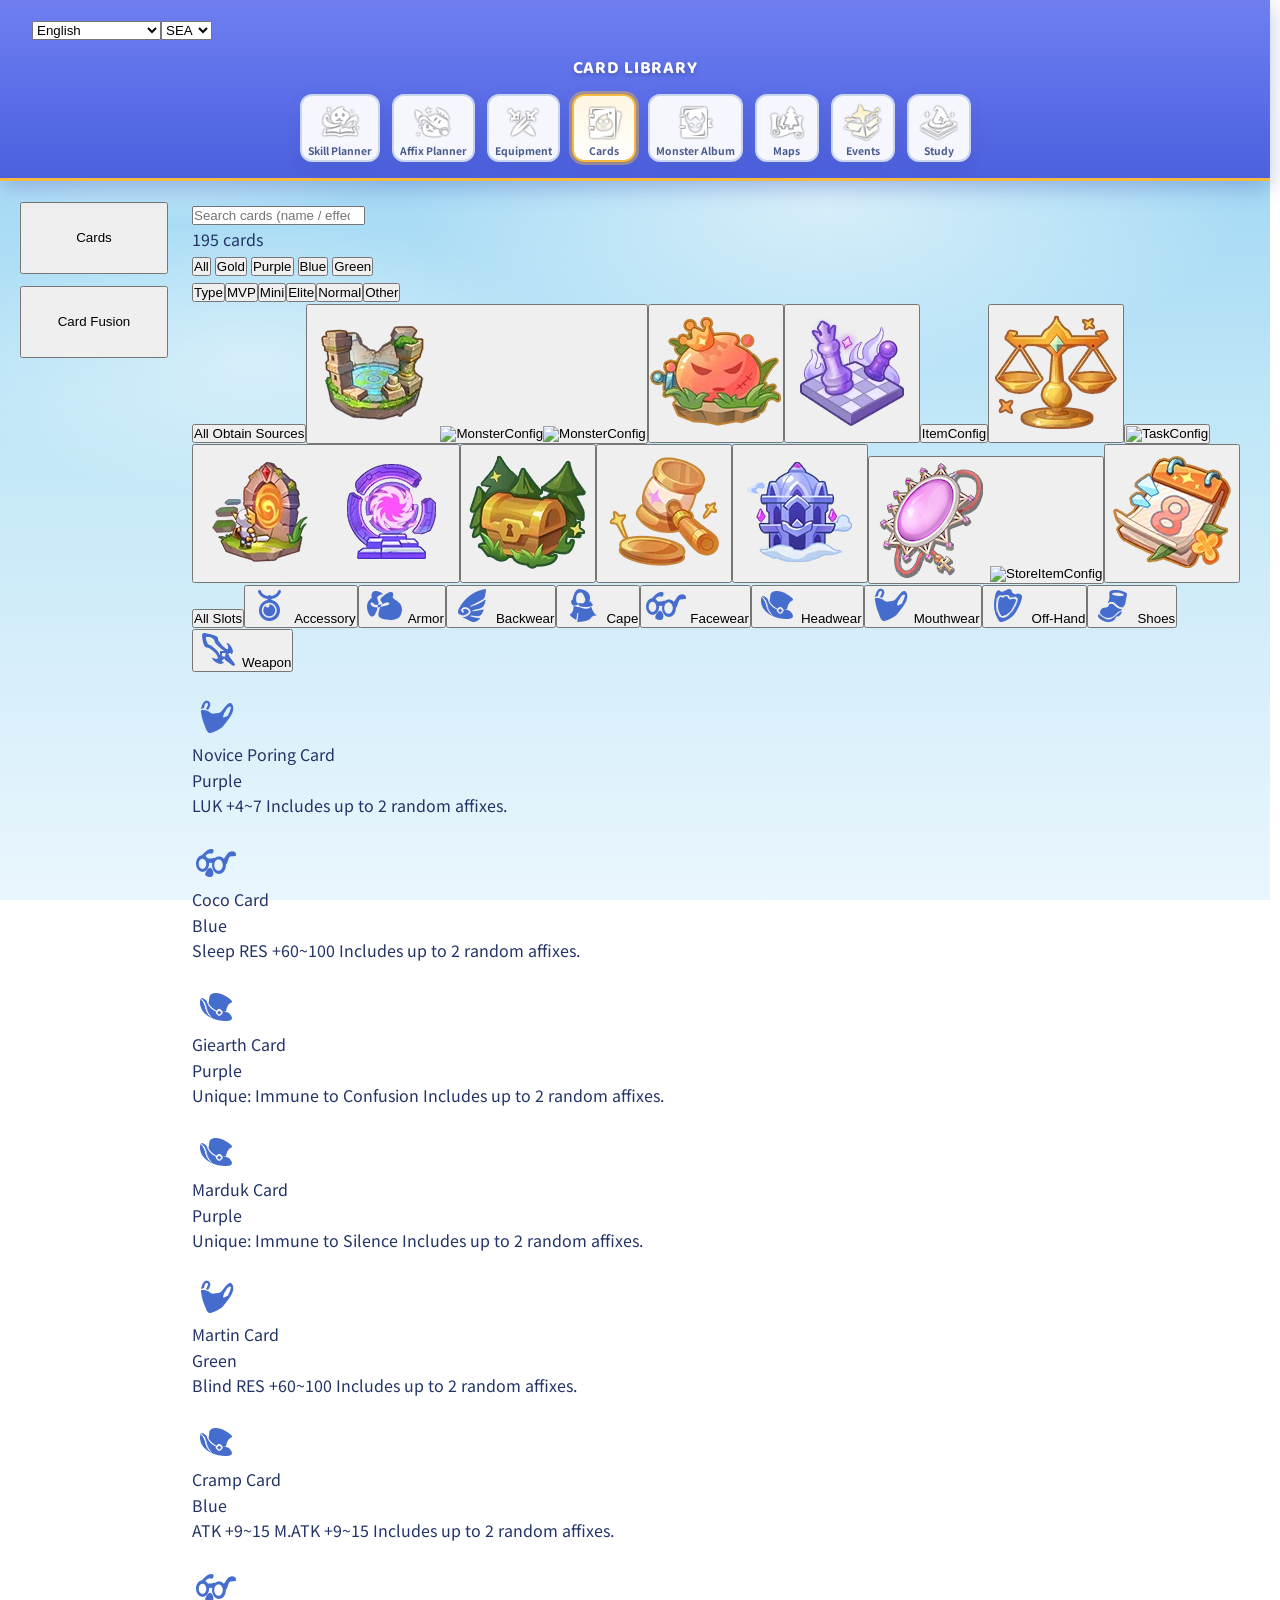
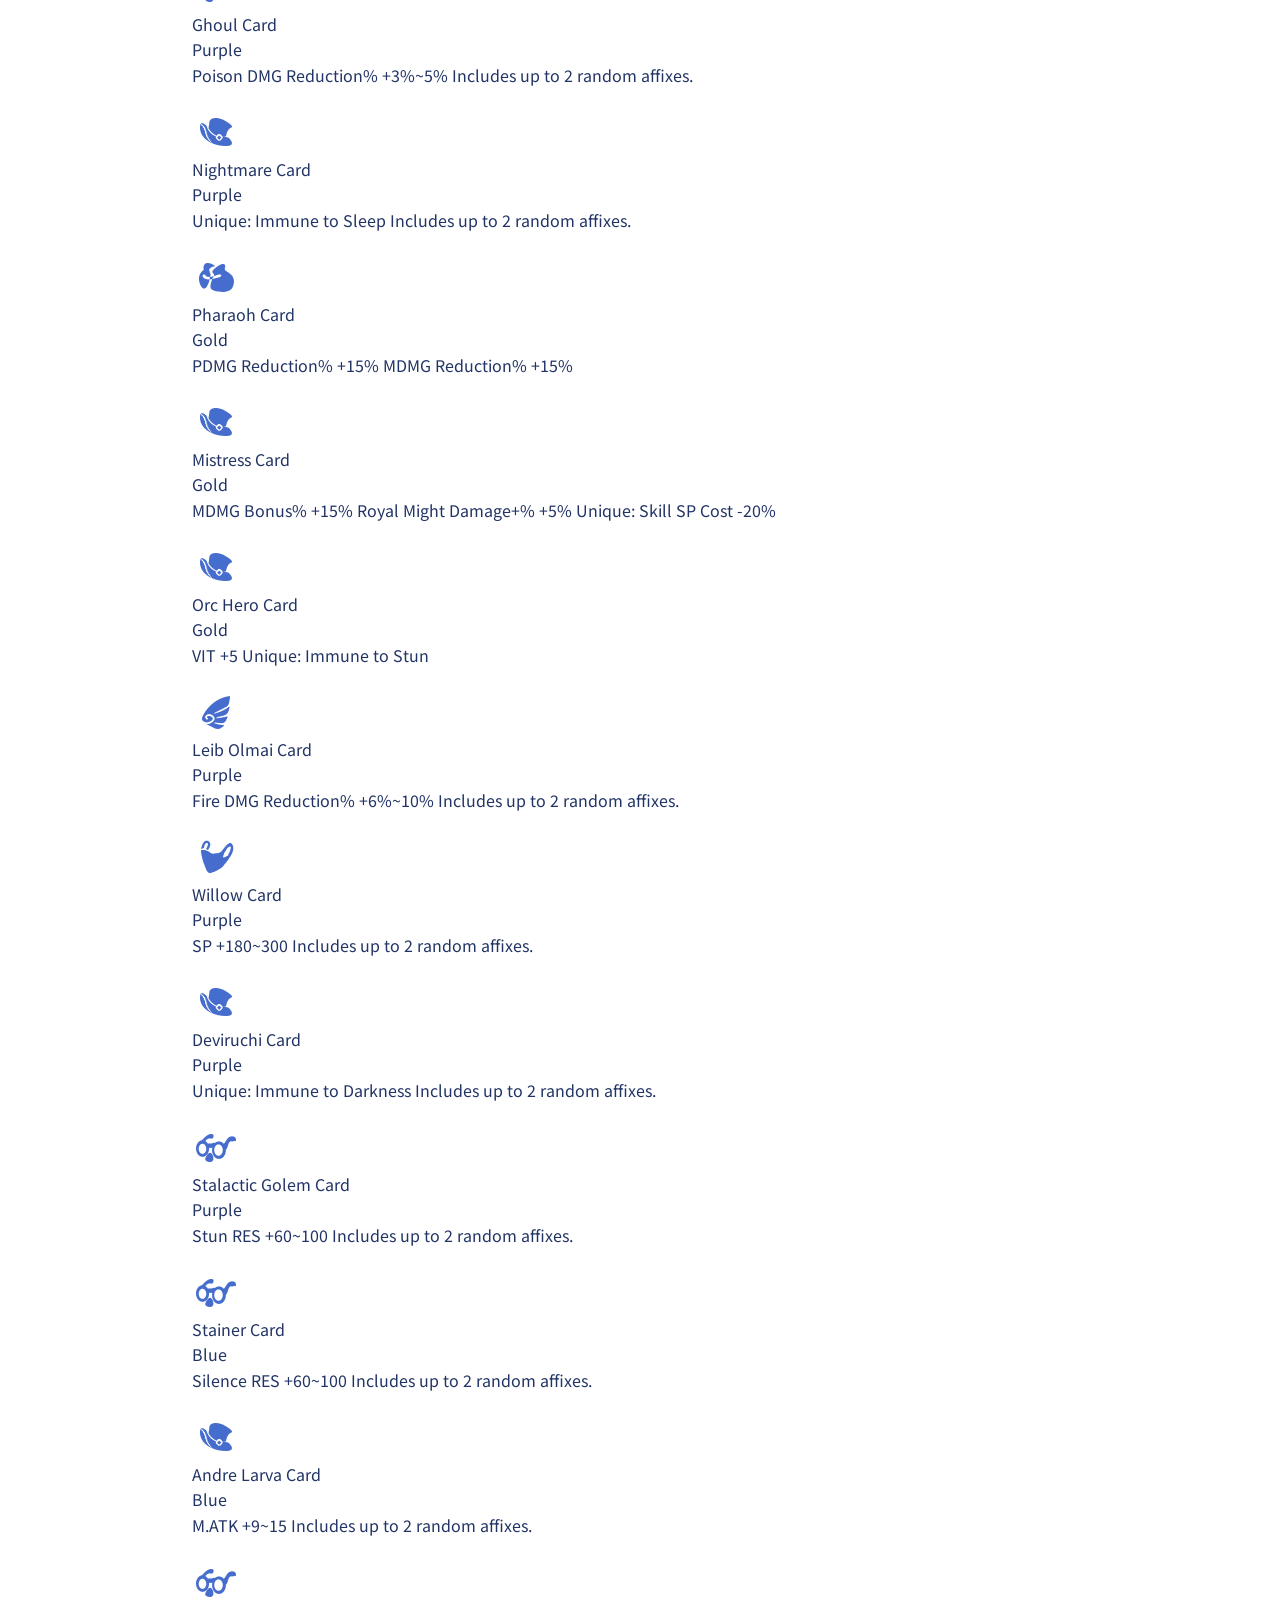
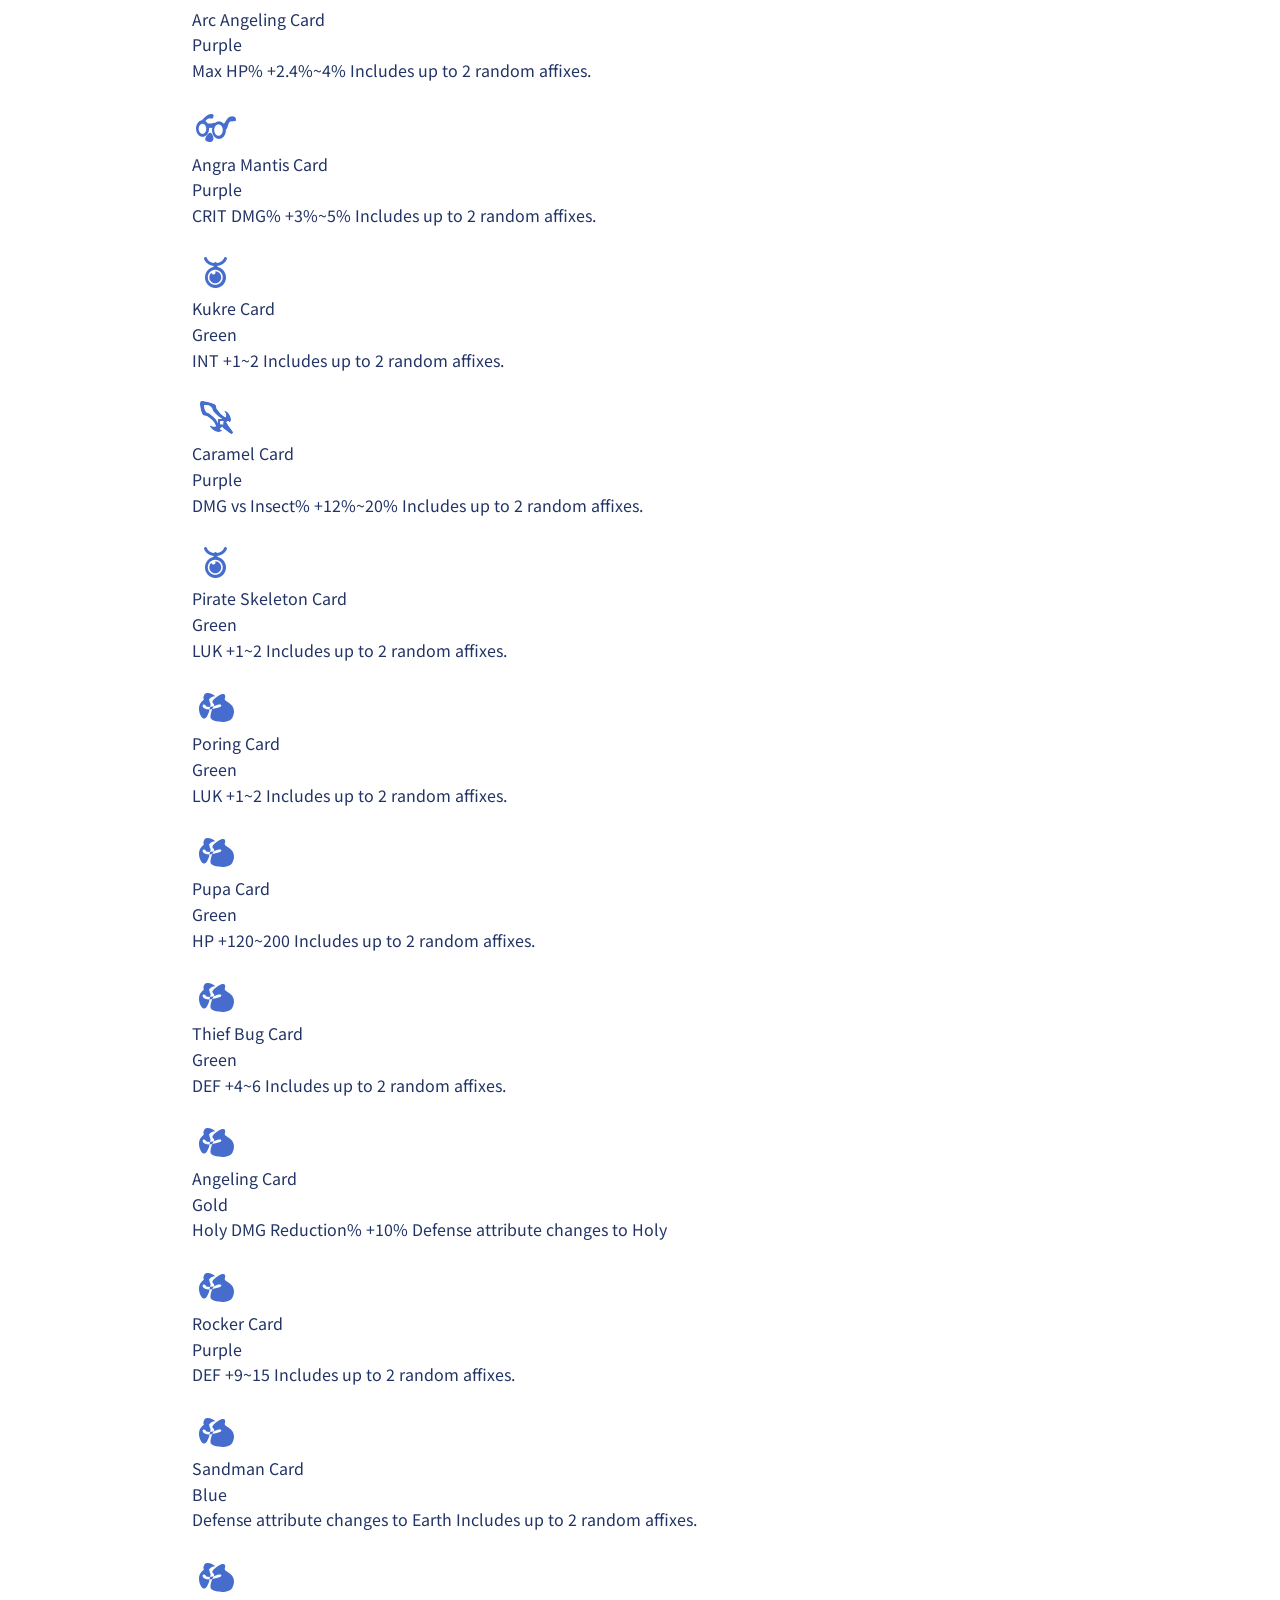
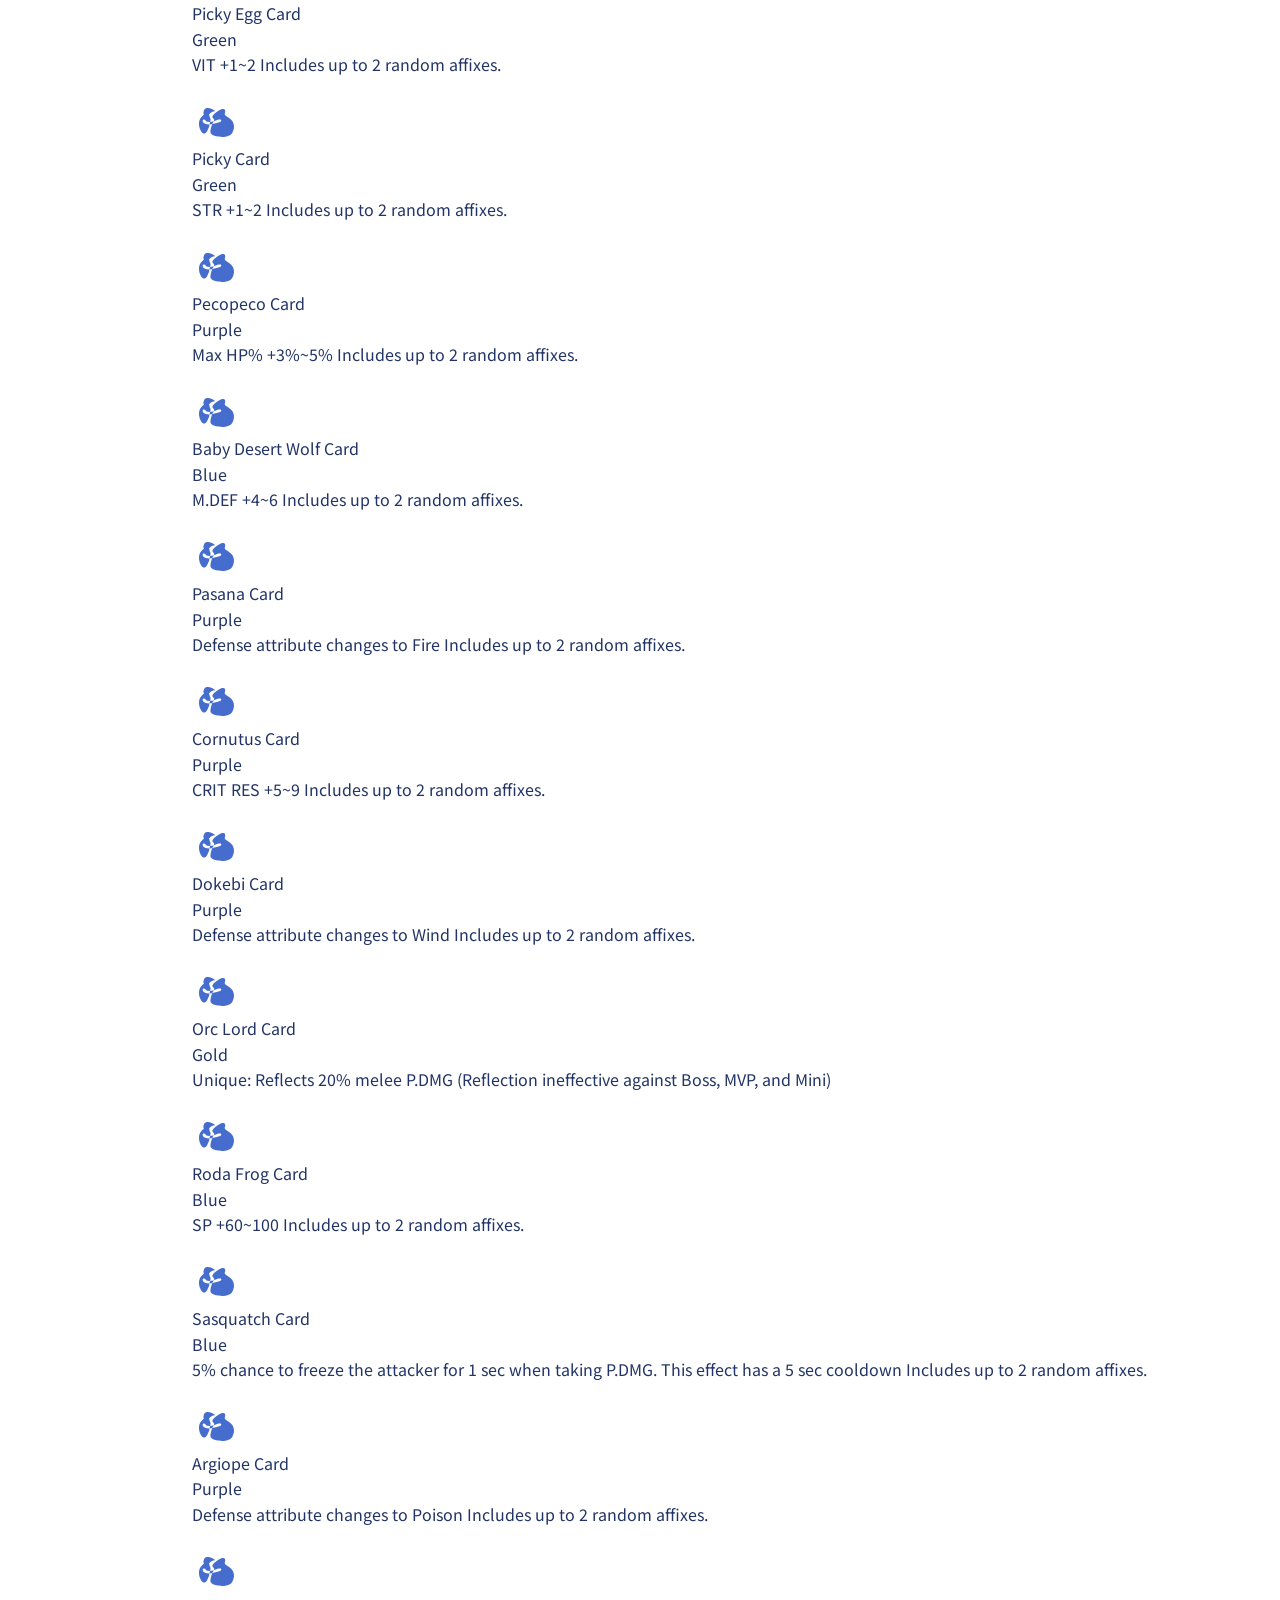
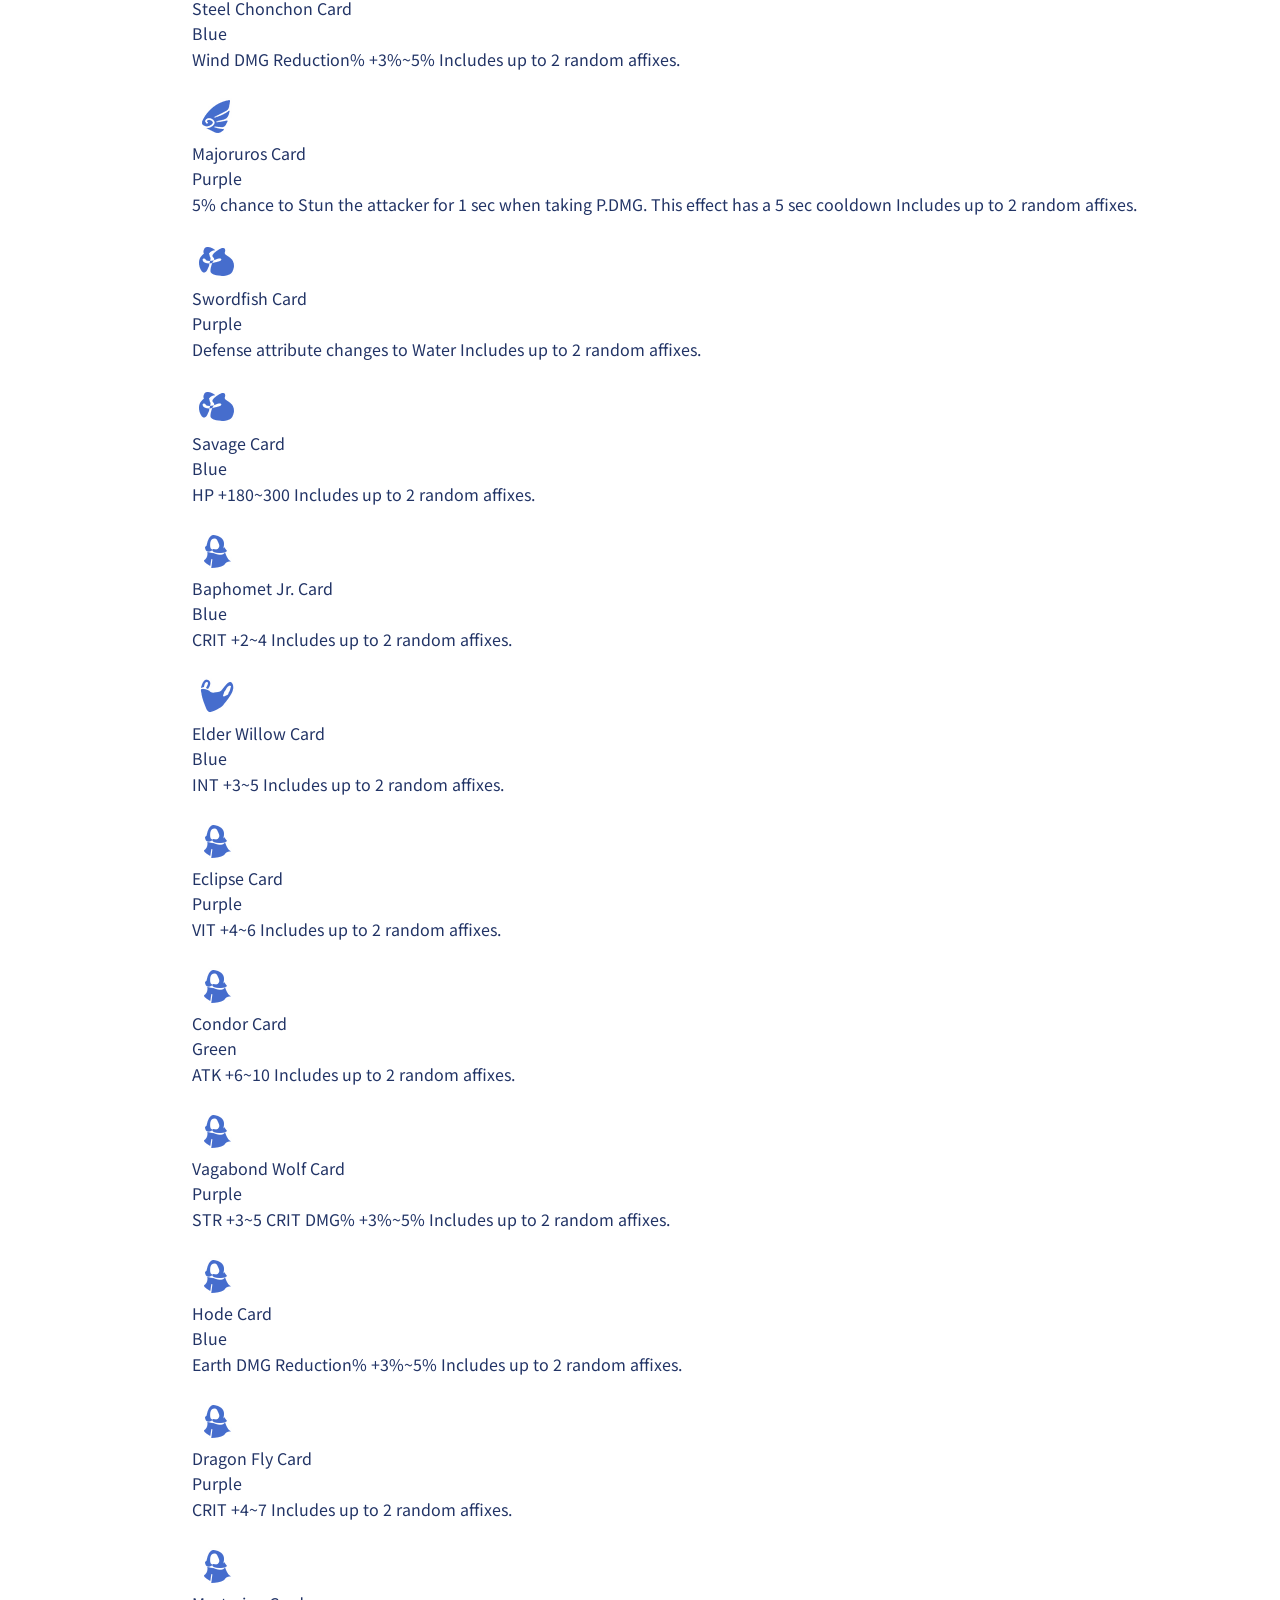
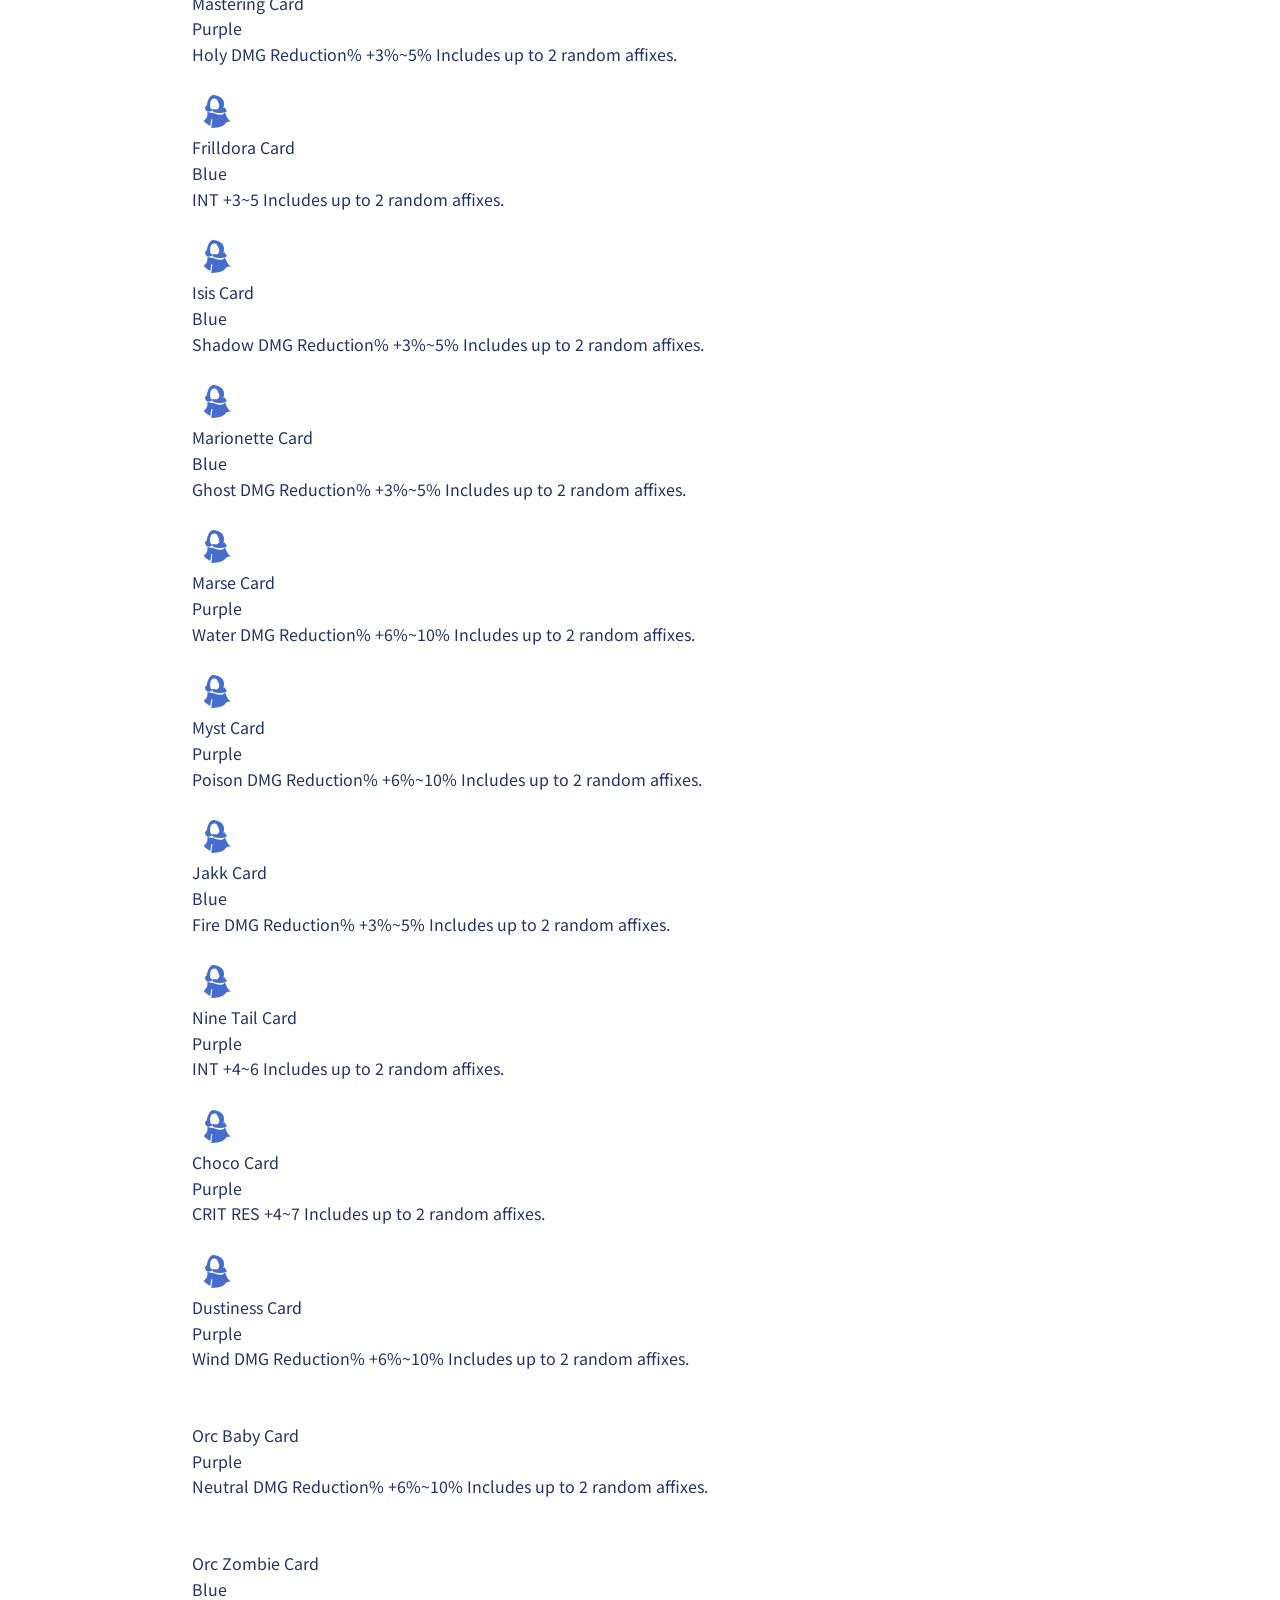
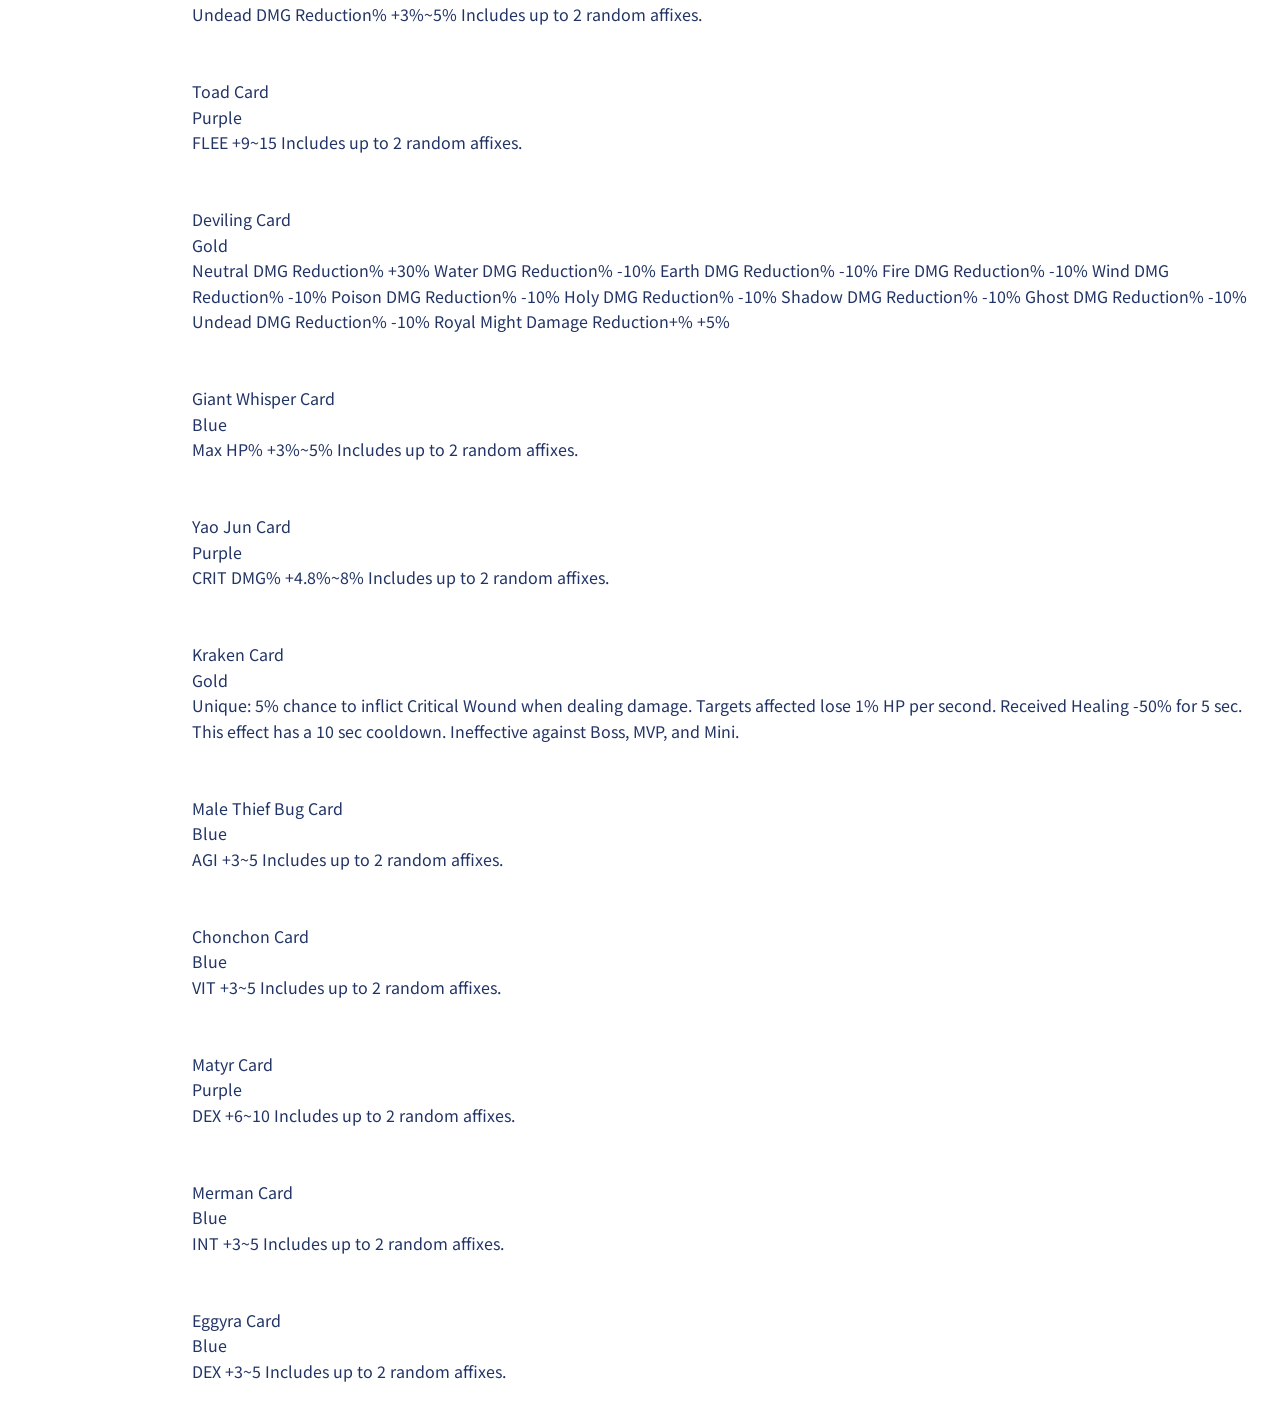
==== commit baa83352: "Fix website errors related to broken links and incorrect image paths (6a6bb1066faead9e3d851999)" ====
--- a/sea/cards/index.html
+++ b/sea/cards/index.html
@@ -85,22 +85,10 @@
                     <img width="40" height="40" data-icon-name="icon_zhujiemian_jineng" alt="Skill Planner" src="/media/images/zhujiemian/icon_zhujiemian_jineng.webp">
                     <span class="site-nav-label">Skill Planner</span>
                 </a>
-                <a class="site-nav-item" href="/sea/rune_planner/" title="Rune Planner" aria-label="Rune Planner">
-                    <img width="40" height="40" data-icon-name="icon_zhujiemian_luenyinqing" alt="Rune Planner" src="/media/images/zhujiemian/icon_zhujiemian_luenyinqing.webp">
-                    <span class="site-nav-label">Rune Planner</span>
-                </a>
                 <a class="site-nav-item" href="/sea/affix_planner/" title="Affix Planner" aria-label="Affix Planner">
                     <img width="40" height="40" data-icon-name="icon_zhujiemian_chongwuzhuangbei" alt="Affix Planner" src="/media/images/zhujiemian/icon_zhujiemian_chongwuzhuangbei.webp">
                     <span class="site-nav-label">Affix Planner</span>
                 </a>
-                <a class="site-nav-item" href="/sea/apocalypse_planner/" title="Apocalypse Planner" aria-label="Apocalypse Planner">
-                    <img width="40" height="40" data-icon-name="icon_zhujiemian_tianqixingchen" alt="Apocalypse Planner" src="/media/images/zhujiemian/icon_zhujiemian_tianqixingchen.webp">
-                    <span class="site-nav-label">Apocalypse Planner</span>
-                </a>
-                <a class="site-nav-item" href="/sea/shop/" title="Shop" aria-label="Shop">
-                    <img width="40" height="40" data-icon-name="icon_zhujiemian_shangcheng" alt="Shop" src="/media/images/zhujiemian/icon_zhujiemian_shangcheng.webp">
-                    <span class="site-nav-label">Shop</span>
-                </a>
                 <a class="site-nav-item" href="/sea/equipment/" title="Equipment" aria-label="Equipment">
                     <img width="40" height="40" data-icon-name="icon_zhujiemian_jingji" alt="Equipment" src="/media/images/zhujiemian/icon_zhujiemian_jingji.webp">
                     <span class="site-nav-label">Equipment</span>
@@ -124,14 +112,6 @@
                 <a class="site-nav-item" href="/sea/study/" title="Study" aria-label="Study">
                     <img width="40" height="40" data-icon-name="icon_zhujiemian_shitu" alt="Study" src="/media/images/zhujiemian/icon_zhujiemian_shitu.webp">
                     <span class="site-nav-label">Study</span>
-                </a>
-                <a class="site-nav-item" href="/sea/pet/" title="Pet" aria-label="Pet">
-                    <img width="40" height="40" data-icon-name="icon_zhujiemian_pet" alt="Pet" src="/media/images/zhujiemian/icon_zhujiemian_pet.webp">
-                    <span class="site-nav-label">Pet</span>
-                </a>
-                <a class="site-nav-item" href="/sea/refine/" title="Refine" aria-label="Refine">
-                    <img width="40" height="40" data-icon-name="icon_zhujiemian_qianghua" alt="Refine" src="/media/images/zhujiemian/icon_zhujiemian_qianghua.webp">
-                    <span class="site-nav-label">Refine</span>
                 </a>
             </nav>
         </header>
